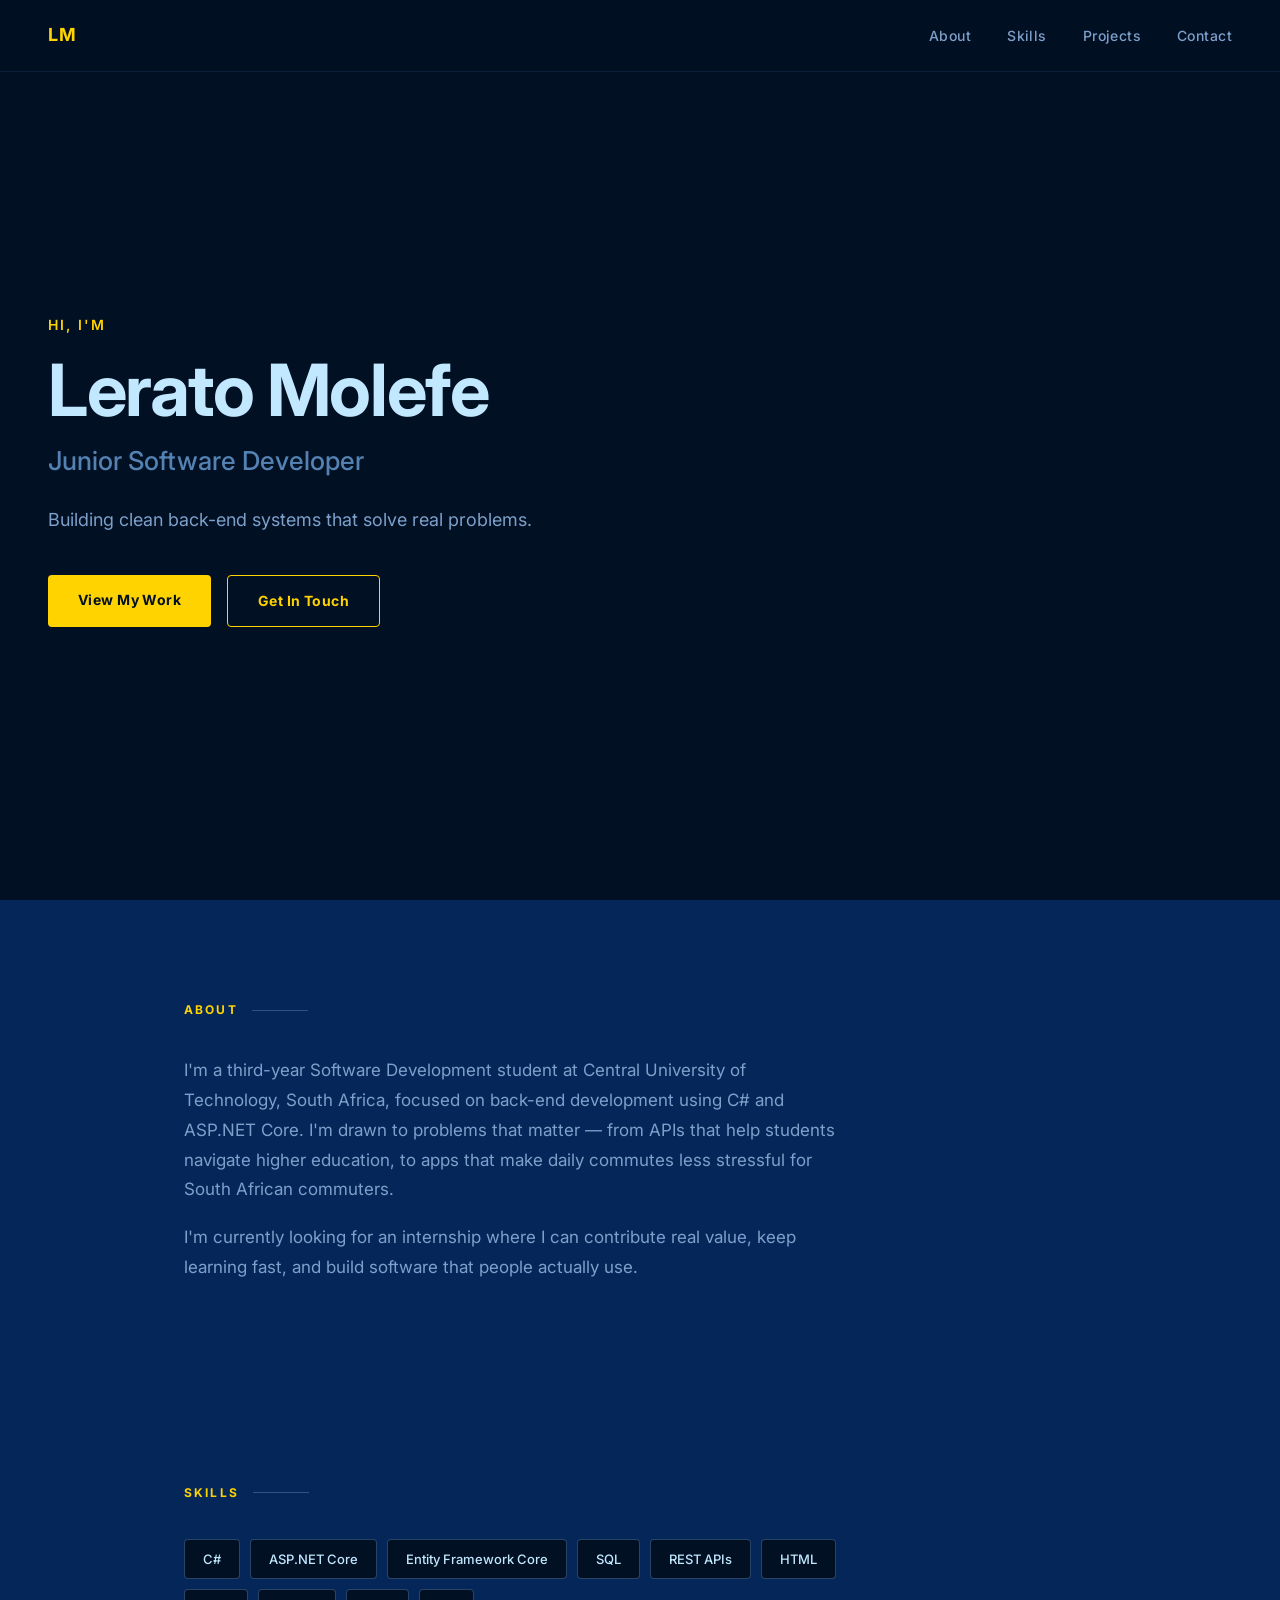
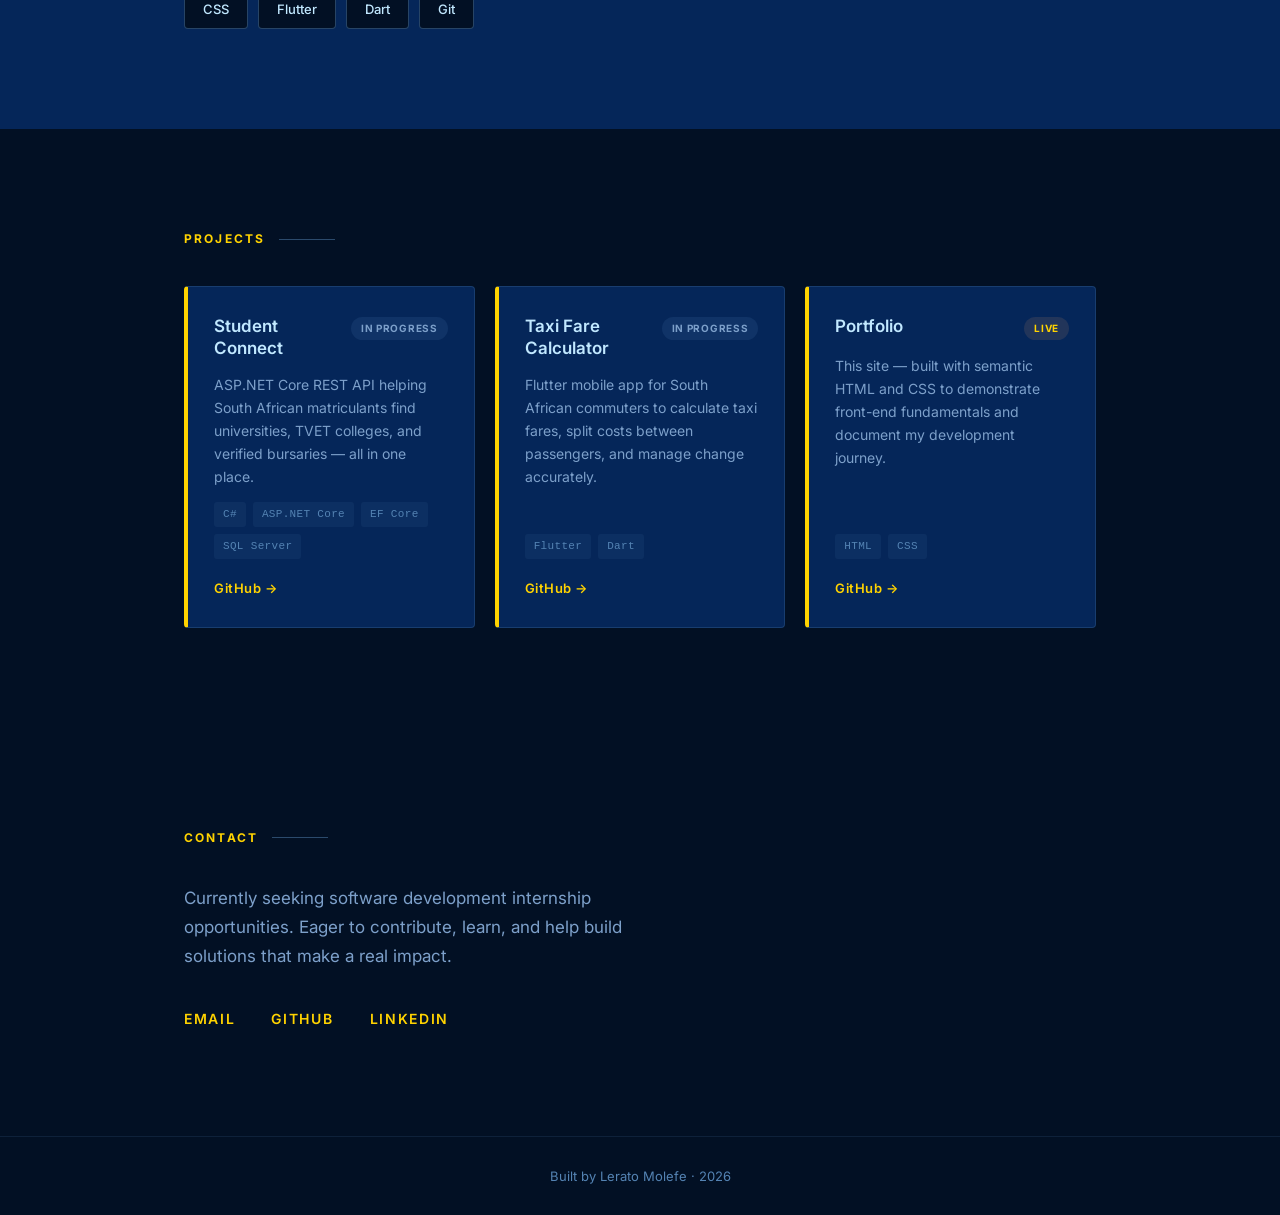
==== index.html @ c955613f "Rename Index.html to index.html" ====
<!DOCTYPE html>
<html lang="en">
<head>
  <meta charset="UTF-8">
  <meta name="viewport" content="width=device-width, initial-scale=1.0">
  <title>Lerato Molefe — Junior Software Developer</title>
  <meta name="description" content="Junior back-end developer based in South Africa. C# · ASP.NET Core · SQL · Flutter.">
  <link rel="preconnect" href="https://fonts.googleapis.com">
  <link rel="preconnect" href="https://fonts.gstatic.com" crossorigin>
  <link href="https://fonts.googleapis.com/css2?family=Inter:wght@400;500;600;700&display=swap" rel="stylesheet">
  <link rel="stylesheet" href="Index.css">
</head>
<body>

  <!-- ========== NAV ========== -->
  <nav>
    <div class="nav-logo">LM</div>
    <ul class="nav-links">
      <li><a href="#about">About</a></li>
      <li><a href="#skills">Skills</a></li>
      <li><a href="#projects">Projects</a></li>
      <li><a href="#contact">Contact</a></li>
    </ul>
  </nav>

  <!-- ========== HERO ========== -->
  <section id="hero">
    <div class="hero-content">
      <span class="hero-greeting">Hi, I'm</span>
      <h1>Lerato Molefe</h1>
      <h2>Junior Software Developer</h2>
      <p>Building clean back-end systems that solve real problems.</p>
      <div class="hero-cta">
        <a href="#projects" class="btn-primary">View My Work</a>
        <a href="#contact" class="btn-secondary">Get In Touch</a>
      </div>
    </div>
  </section>

  <!-- ========== ABOUT ========== -->
  <section id="about">
    <div class="container">
      <h3 class="section-label">About</h3>
      <div class="about-content">
        <p>
          I'm a third-year Software Development student at Central University of Technology, South Africa,
          focused on back-end development using C# and ASP.NET Core. I'm drawn to problems
          that matter — from APIs that help students navigate higher education, to apps that
          make daily commutes less stressful for South African commuters.
        </p>
        <p>
          I'm currently looking for an internship where I can contribute real value, keep
          learning fast, and build software that people actually use.
        </p>
      </div>
    </div>
  </section>

  <!-- ========== SKILLS ========== -->
  <section id="skills">
    <div class="container">
      <h3 class="section-label">Skills</h3>
      <div class="skills-grid">
        <div class="skill-badge">C#</div>
        <div class="skill-badge">ASP.NET Core</div>
        <div class="skill-badge">Entity Framework Core</div>
        <div class="skill-badge">SQL</div>
        <div class="skill-badge">REST APIs</div>
        <div class="skill-badge">HTML</div>
        <div class="skill-badge">CSS</div>
        <div class="skill-badge">Flutter</div>
        <div class="skill-badge">Dart</div>
        <div class="skill-badge">Git</div>
      </div>
    </div>
  </section>

  <!-- ========== PROJECTS ========== -->
  <section id="projects">
    <div class="container">
      <h3 class="section-label">Projects</h3>
      <div class="projects-grid">

        <div class="project-card">
          <div class="project-header">
            <h4>Student Connect</h4>
            <span class="project-status">In Progress</span>
          </div>
          <p>ASP.NET Core REST API helping South African matriculants find universities, TVET colleges, and verified bursaries — all in one place.</p>
          <div class="project-tags">
            <span>C#</span>
            <span>ASP.NET Core</span>
            <span>EF Core</span>
            <span>SQL Server</span>
          </div>
          <div class="project-links">
            <a href="https://github.com/Leratogladys/student-connect-api" target="_blank" rel="noopener">GitHub →</a>
          </div>
        </div>

        <div class="project-card">
          <div class="project-header">
            <h4>Taxi Fare Calculator</h4>
            <span class="project-status">In Progress</span>
          </div>
          <p>Flutter mobile app for South African commuters to calculate taxi fares, split costs between passengers, and manage change accurately.</p>
          <div class="project-tags">
            <span>Flutter</span>
            <span>Dart</span>
          </div>
          <div class="project-links">
            <a href="https://github.com/Leratogladys/taxi-fare-calculator" target="_blank" rel="noopener">GitHub →</a>
          </div>
        </div>

        <div class="project-card">
          <div class="project-header">
            <h4>Portfolio</h4>
            <span class="project-status live">Live</span>
          </div>
          <p>This site — built with semantic HTML and CSS to demonstrate front-end fundamentals and document my development journey.</p>
          <div class="project-tags">
            <span>HTML</span>
            <span>CSS</span>
          </div>
          <div class="project-links">
            <a href="https://github.com/Leratogladys/Portfolio" target="_blank" rel="noopener">GitHub →</a>
          </div>
        </div>

      </div>
    </div>
  </section>

  <!-- ========== CONTACT ========== -->
  <section id="contact">
    <div class="container">
      <h3 class="section-label">Contact</h3>
      <p>Currently seeking software development internship opportunities. Eager to contribute, learn, and help build solutions that make a real impact.</p>
      <div class="contact-links">
        <a href="mailto:molefelerato21@gmail.com">Email</a>
        <a href="https://github.com/Leratogladys" target="_blank" rel="noopener">GitHub</a>
        <a href="https://www.linkedin.com/in/lerato-molefe-7403891b7" target="_blank" rel="noopener">LinkedIn</a>
      </div>
    </div>
  </section>

  <!-- ========== FOOTER ========== -->
  <footer>
    <p>Built by Lerato Molefe &middot; 2026</p>
  </footer>

</body>
</html>
---- Index.css ----
/* ============================================================
   LERATO MOLEFE — PORTFOLIO
   Palette: Navy #021024 · Dark Blue #052659 · Mid #5483B3
            Light #7DA0CA · Pale #C1E8FF · Amber #F4A261
   Font: Inter
   ============================================================ */

:root {
  --navy:       #021024;
  --dark-blue:  #052659;
  --mid-blue:   #5483B3;
  --light-blue: #7DA0CA;
  --pale-blue:  #C1E8FF;
  --amber:      #FFD300;
  --font: 'Inter', -apple-system, BlinkMacSystemFont, sans-serif;
}

/* ============================================================
   RESET
   ============================================================ */
*, *::before, *::after {
  box-sizing: border-box;
  margin: 0;
  padding: 0;
}

html {
  scroll-behavior: smooth;
}

body {
  background-color: var(--navy);
  color: var(--light-blue);
  font-family: var(--font);
  font-size: 16px;
  line-height: 1.7;
  -webkit-font-smoothing: antialiased;
}

a {
  color: var(--amber);
  text-decoration: none;
  transition: opacity 0.2s;
}

a:hover {
  opacity: 0.75;
}

/* ============================================================
   LAYOUT
   ============================================================ */
.container {
  max-width: 960px;
  margin: 0 auto;
  padding: 0 24px;
}

/* ============================================================
   NAV
   ============================================================ */
nav {
  position: fixed;
  top: 0;
  left: 0;
  right: 0;
  z-index: 100;
  display: flex;
  align-items: center;
  justify-content: space-between;
  padding: 20px 48px;
  background: rgba(2, 16, 36, 0.92);
  backdrop-filter: blur(10px);
  border-bottom: 1px solid rgba(84, 131, 179, 0.15);
}

.nav-logo {
  font-weight: 700;
  font-size: 18px;
  color: var(--amber);
  letter-spacing: 0.06em;
}

.nav-links {
  list-style: none;
  display: flex;
  gap: 36px;
}

.nav-links a {
  color: var(--light-blue);
  font-size: 14px;
  font-weight: 500;
  letter-spacing: 0.03em;
  transition: color 0.2s;
}

.nav-links a:hover {
  color: var(--amber);
  opacity: 1;
}

/* ============================================================
   HERO
   ============================================================ */
#hero {
  min-height: 100vh;
  display: flex;
  align-items: center;
  padding: 120px 48px 80px;
}

.hero-content {
  max-width: 680px;
}

.hero-greeting {
  display: block;
  font-size: 14px;
  font-weight: 600;
  color: var(--amber);
  letter-spacing: 0.14em;
  text-transform: uppercase;
  margin-bottom: 14px;
}

.hero-content h1 {
  font-size: clamp(40px, 7vw, 72px);
  font-weight: 700;
  color: var(--pale-blue);
  line-height: 1.08;
  margin-bottom: 10px;
  letter-spacing: -0.02em;
}

.hero-content h2 {
  font-size: clamp(18px, 3vw, 26px);
  font-weight: 500;
  color: var(--mid-blue);
  margin-bottom: 22px;
}

.hero-content > p {
  font-size: 18px;
  color: var(--light-blue);
  max-width: 500px;
  margin-bottom: 40px;
  line-height: 1.65;
}

.hero-cta {
  display: flex;
  gap: 16px;
  flex-wrap: wrap;
}

.btn-primary {
  display: inline-block;
  padding: 13px 30px;
  background: var(--amber);
  color: var(--navy);
  font-weight: 700;
  font-size: 14px;
  letter-spacing: 0.03em;
  border-radius: 4px;
  transition: opacity 0.2s;
}

.btn-primary:hover {
  opacity: 0.85;
}

.btn-secondary {
  display: inline-block;
  padding: 13px 30px;
  background: transparent;
  color: var(--amber);
  font-weight: 700;
  font-size: 14px;
  letter-spacing: 0.03em;
  border: 1.5px solid var(--amber);
  border-radius: 4px;
  transition: background 0.2s;
}

.btn-secondary:hover {
  background: rgba(244, 162, 97, 0.08);
  opacity: 1;
}

/* ============================================================
   SECTION SHARED
   ============================================================ */
section {
  padding: 100px 48px;
}

#about,
#skills {
  background: var(--dark-blue);
}

#projects,
#contact {
  background: var(--navy);
}

.section-label {
  font-size: 12px;
  font-weight: 700;
  color: var(--amber);
  text-transform: uppercase;
  letter-spacing: 0.18em;
  margin-bottom: 36px;
  display: flex;
  align-items: center;
  gap: 14px;
}

.section-label::after {
  content: '';
  display: block;
  height: 1px;
  width: 56px;
  background: rgba(84, 131, 179, 0.5);
  flex-shrink: 0;
}

/* ============================================================
   ABOUT
   ============================================================ */
.about-content {
  max-width: 660px;
}

.about-content p {
  color: var(--light-blue);
  font-size: 17px;
  line-height: 1.75;
  margin-bottom: 18px;
}

.about-content p:last-child {
  margin-bottom: 0;
}

/* ============================================================
   SKILLS
   ============================================================ */
.skills-grid {
  display: flex;
  flex-wrap: wrap;
  gap: 10px;
  max-width: 660px;
}

.skill-badge {
  padding: 8px 18px;
  background: var(--navy);
  border: 1px solid rgba(84, 131, 179, 0.45);
  border-radius: 4px;
  color: var(--pale-blue);
  font-size: 13px;
  font-weight: 500;
  cursor: default;
  transition: border-color 0.2s, color 0.2s;
}

.skill-badge:hover {
  border-color: var(--amber);
  color: var(--amber);
}

/* ============================================================
   PROJECTS
   ============================================================ */
.projects-grid {
  display: grid;
  grid-template-columns: repeat(auto-fit, minmax(280px, 1fr));
  gap: 20px;
}

/* Signature element: amber left-border on every project card */
.project-card {
  background: var(--dark-blue);
  border: 1px solid rgba(84, 131, 179, 0.25);
  border-left: 4px solid var(--amber);
  border-radius: 4px;
  padding: 28px 26px;
  display: flex;
  flex-direction: column;
  gap: 14px;
  transition: transform 0.2s ease, box-shadow 0.2s ease;
}

.project-card:hover {
  transform: translateY(-5px);
  box-shadow: 0 12px 32px rgba(2, 16, 36, 0.5);
}

.project-header {
  display: flex;
  justify-content: space-between;
  align-items: flex-start;
  gap: 10px;
}

.project-header h4 {
  font-size: 17px;
  font-weight: 600;
  color: var(--pale-blue);
  line-height: 1.3;
}

.project-status {
  font-size: 10px;
  font-weight: 700;
  padding: 3px 10px;
  border-radius: 20px;
  background: rgba(84, 131, 179, 0.15);
  color: var(--light-blue);
  white-space: nowrap;
  text-transform: uppercase;
  letter-spacing: 0.07em;
  flex-shrink: 0;
  margin-top: 2px;
}

.project-status.live {
  background: rgba(244, 162, 97, 0.12);
  color: var(--amber);
}

.project-card p {
  font-size: 14px;
  color: var(--light-blue);
  line-height: 1.65;
  flex: 1;
}

.project-tags {
  display: flex;
  flex-wrap: wrap;
  gap: 7px;
}

.project-tags span {
  font-size: 11px;
  font-weight: 500;
  color: var(--mid-blue);
  background: rgba(84, 131, 179, 0.1);
  padding: 3px 9px;
  border-radius: 3px;
  font-family: 'Courier New', 'Courier', monospace;
  letter-spacing: 0.03em;
}

.project-links {
  display: flex;
  gap: 18px;
  padding-top: 4px;
}

.project-links a {
  font-size: 13px;
  font-weight: 600;
  color: var(--amber);
  letter-spacing: 0.04em;
}

.project-links a:hover {
  opacity: 0.75;
}

/* ============================================================
   CONTACT
   ============================================================ */
#contact .container > p {
  font-size: 17px;
  color: var(--light-blue);
  max-width: 500px;
  margin-bottom: 36px;
  line-height: 1.7;
}

.contact-links {
  display: flex;
  gap: 36px;
  flex-wrap: wrap;
}

.contact-links a {
  font-size: 14px;
  font-weight: 600;
  color: var(--amber);
  text-transform: uppercase;
  letter-spacing: 0.12em;
  padding-bottom: 4px;
  border-bottom: 1.5px solid transparent;
  transition: border-color 0.2s;
}

.contact-links a:hover {
  border-bottom-color: var(--amber);
  opacity: 1;
}

/* ============================================================
   FOOTER
   ============================================================ */
footer {
  text-align: center;
  padding: 28px 24px;
  font-size: 13px;
  color: var(--mid-blue);
  border-top: 1px solid rgba(84, 131, 179, 0.15);
}

/* ============================================================
   RESPONSIVE — TABLET
   ============================================================ */
@media (max-width: 768px) {
  nav {
    padding: 16px 24px;
  }

  .nav-links {
    gap: 22px;
  }

  #hero {
    padding: 110px 24px 72px;
    min-height: 100svh;
  }

  section {
    padding: 80px 24px;
  }

  .projects-grid {
    grid-template-columns: 1fr;
  }
}

/* ============================================================
   RESPONSIVE — MOBILE
   ============================================================ */
@media (max-width: 480px) {
  .nav-links {
    gap: 16px;
  }

  .nav-links a {
    font-size: 13px;
  }

  .hero-cta {
    flex-direction: column;
  }

  .btn-primary,
  .btn-secondary {
    text-align: center;
    width: 100%;
  }

  .contact-links {
    flex-direction: column;
    gap: 18px;
  }
}

/* ============================================================
   REDUCED MOTION
   ============================================================ */
@media (prefers-reduced-motion: reduce) {
  html {
    scroll-behavior: auto;
  }

  .project-card,
  .skill-badge,
  .nav-links a,
  a {
    transition: none;
  }
}
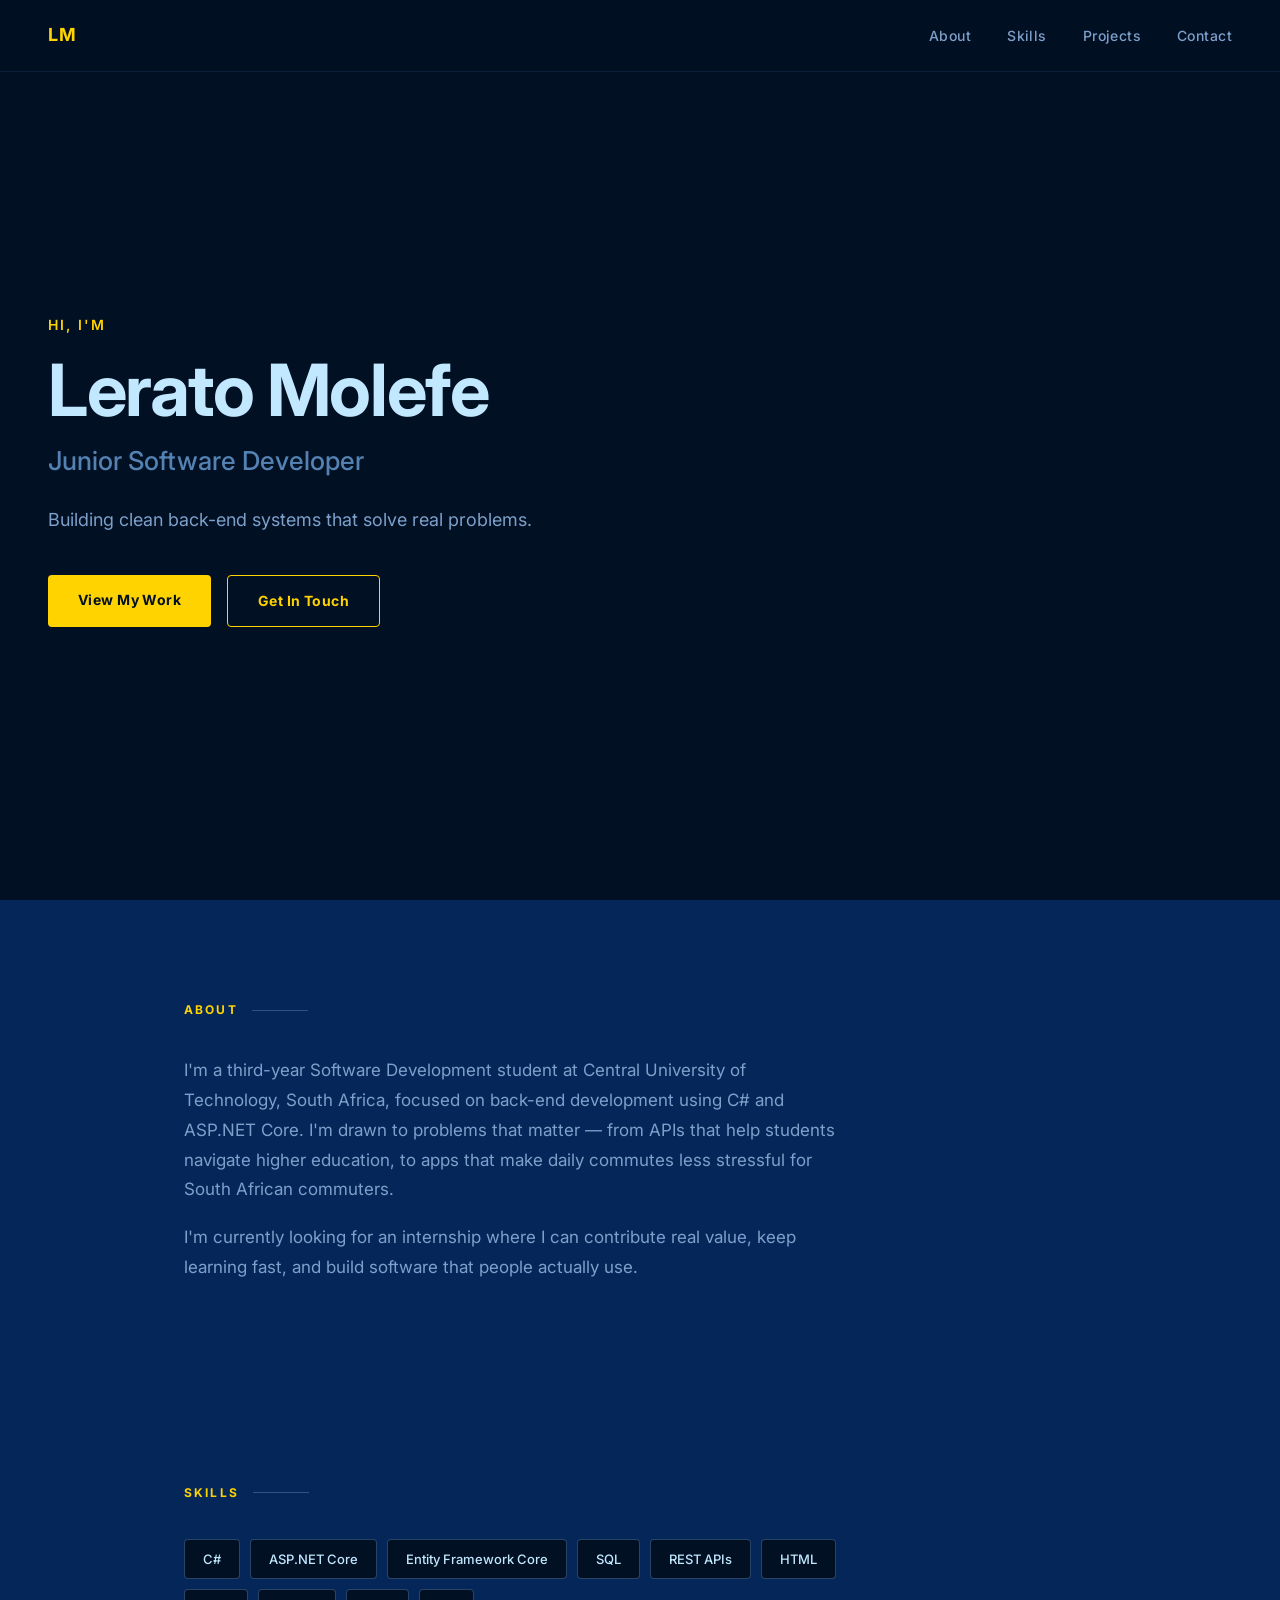
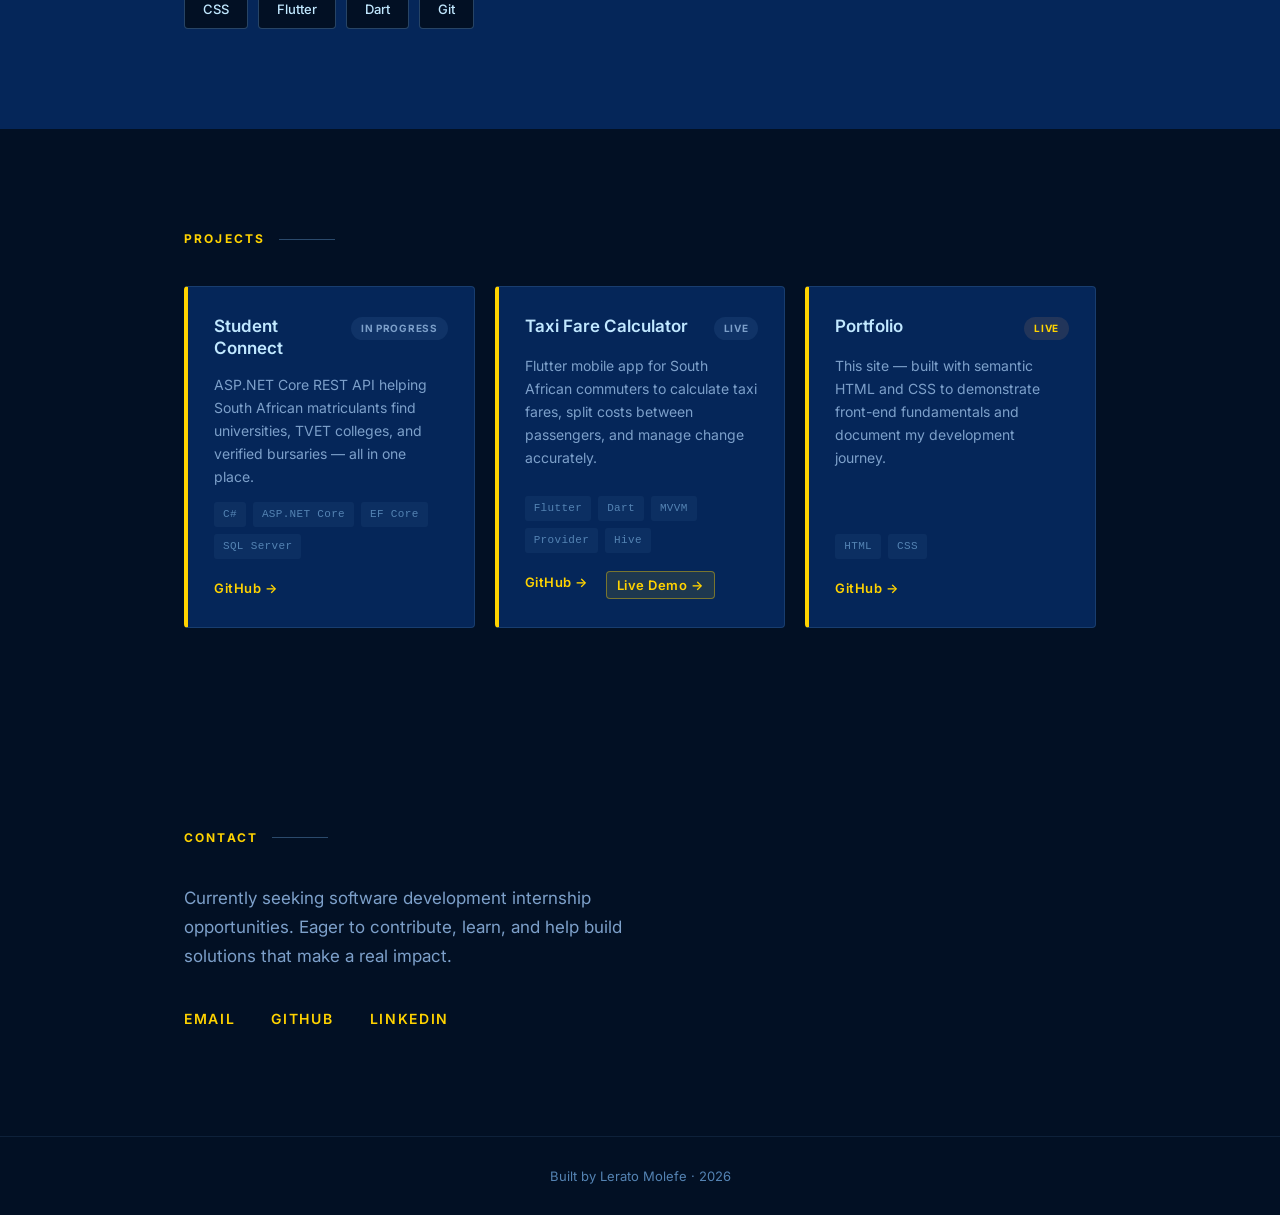
==== commit c1c6d90a: "feat: add live demo link to Taxi Fare Calculator card" ====
--- a/index.html
+++ b/index.html
@@ -1,15 +1,18 @@
 <!DOCTYPE html>
 <html lang="en">
+
 <head>
   <meta charset="UTF-8">
   <meta name="viewport" content="width=device-width, initial-scale=1.0">
   <title>Lerato Molefe — Junior Software Developer</title>
-  <meta name="description" content="Junior back-end developer based in South Africa. C# · ASP.NET Core · SQL · Flutter.">
+  <meta name="description"
+    content="Junior back-end developer based in South Africa. C# · ASP.NET Core · SQL · Flutter.">
   <link rel="preconnect" href="https://fonts.googleapis.com">
   <link rel="preconnect" href="https://fonts.gstatic.com" crossorigin>
   <link href="https://fonts.googleapis.com/css2?family=Inter:wght@400;500;600;700&display=swap" rel="stylesheet">
-  <link rel="stylesheet" href="Index.css">
+  <link rel="stylesheet" href="style.css">
 </head>
+
 <body>
 
   <!-- ========== NAV ========== -->
@@ -86,7 +89,8 @@
             <h4>Student Connect</h4>
             <span class="project-status">In Progress</span>
           </div>
-          <p>ASP.NET Core REST API helping South African matriculants find universities, TVET colleges, and verified bursaries — all in one place.</p>
+          <p>ASP.NET Core REST API helping South African matriculants find universities, TVET colleges, and verified
+            bursaries — all in one place.</p>
           <div class="project-tags">
             <span>C#</span>
             <span>ASP.NET Core</span>
@@ -101,15 +105,21 @@
         <div class="project-card">
           <div class="project-header">
             <h4>Taxi Fare Calculator</h4>
-            <span class="project-status">In Progress</span>
+            <span class="project-status">Live</span>
           </div>
-          <p>Flutter mobile app for South African commuters to calculate taxi fares, split costs between passengers, and manage change accurately.</p>
+          <p>Flutter mobile app for South African commuters to calculate taxi fares, split costs between passengers, and
+            manage change accurately.</p>
           <div class="project-tags">
             <span>Flutter</span>
             <span>Dart</span>
+            <span>MVVM</span>
+            <span>Provider</span>
+            <span>Hive</span>
           </div>
           <div class="project-links">
-            <a href="https://github.com/Leratogladys/taxi-fare-calculator" target="_blank" rel="noopener">GitHub →</a>
+            <a href="https://github.com/Leratogladys/taxi_fare_app" target="_blank" rel="noopener">GitHub →</a>
+            <a href="https://leratogladys.github.io/taxi_fare_app/" target="_blank" rel="noopener"
+              class="demo-link">Live Demo →</a>
           </div>
         </div>
 
@@ -118,7 +128,8 @@
             <h4>Portfolio</h4>
             <span class="project-status live">Live</span>
           </div>
-          <p>This site — built with semantic HTML and CSS to demonstrate front-end fundamentals and document my development journey.</p>
+          <p>This site — built with semantic HTML and CSS to demonstrate front-end fundamentals and document my
+            development journey.</p>
           <div class="project-tags">
             <span>HTML</span>
             <span>CSS</span>
@@ -136,7 +147,8 @@
   <section id="contact">
     <div class="container">
       <h3 class="section-label">Contact</h3>
-      <p>Currently seeking software development internship opportunities. Eager to contribute, learn, and help build solutions that make a real impact.</p>
+      <p>Currently seeking software development internship opportunities. Eager to contribute, learn, and help build
+        solutions that make a real impact.</p>
       <div class="contact-links">
         <a href="mailto:molefelerato21@gmail.com">Email</a>
         <a href="https://github.com/Leratogladys" target="_blank" rel="noopener">GitHub</a>
@@ -151,4 +163,5 @@
   </footer>
 
 </body>
-</html>
+
+</html>
--- a/style.css
+++ b/style.css
@@ -0,0 +1,503 @@
+/* ============================================================
+   LERATO MOLEFE — PORTFOLIO
+   Palette: Navy #021024 · Dark Blue #052659 · Mid #5483B3
+            Light #7DA0CA · Pale #C1E8FF · Amber #F4A261
+   Font: Inter
+   ============================================================ */
+
+:root {
+  --navy:       #021024;
+  --dark-blue:  #052659;
+  --mid-blue:   #5483B3;
+  --light-blue: #7DA0CA;
+  --pale-blue:  #C1E8FF;
+  --amber:      #FFD300;
+  --font: 'Inter', -apple-system, BlinkMacSystemFont, sans-serif;
+}
+
+/* ============================================================
+   RESET
+   ============================================================ */
+*, *::before, *::after {
+  box-sizing: border-box;
+  margin: 0;
+  padding: 0;
+}
+
+html {
+  scroll-behavior: smooth;
+}
+
+body {
+  background-color: var(--navy);
+  color: var(--light-blue);
+  font-family: var(--font);
+  font-size: 16px;
+  line-height: 1.7;
+  -webkit-font-smoothing: antialiased;
+}
+
+a {
+  color: var(--amber);
+  text-decoration: none;
+  transition: opacity 0.2s;
+}
+
+a:hover {
+  opacity: 0.75;
+}
+
+/* ============================================================
+   LAYOUT
+   ============================================================ */
+.container {
+  max-width: 960px;
+  margin: 0 auto;
+  padding: 0 24px;
+}
+
+/* ============================================================
+   NAV
+   ============================================================ */
+nav {
+  position: fixed;
+  top: 0;
+  left: 0;
+  right: 0;
+  z-index: 100;
+  display: flex;
+  align-items: center;
+  justify-content: space-between;
+  padding: 20px 48px;
+  background: rgba(2, 16, 36, 0.92);
+  -webkit-backdrop-filter: blur(10px);
+  backdrop-filter: blur(10px);
+  border-bottom: 1px solid rgba(84, 131, 179, 0.15);
+}
+
+.nav-logo {
+  font-weight: 700;
+  font-size: 18px;
+  color: var(--amber);
+  letter-spacing: 0.06em;
+}
+
+.nav-links {
+  list-style: none;
+  display: flex;
+  gap: 36px;
+}
+
+.nav-links a {
+  color: var(--light-blue);
+  font-size: 14px;
+  font-weight: 500;
+  letter-spacing: 0.03em;
+  transition: color 0.2s;
+}
+
+.nav-links a:hover {
+  color: var(--amber);
+  opacity: 1;
+}
+
+/* ============================================================
+   HERO
+   ============================================================ */
+#hero {
+  min-height: 100vh;
+  display: flex;
+  align-items: center;
+  padding: 120px 48px 80px;
+}
+
+.hero-content {
+  max-width: 680px;
+}
+
+.hero-greeting {
+  display: block;
+  font-size: 14px;
+  font-weight: 600;
+  color: var(--amber);
+  letter-spacing: 0.14em;
+  text-transform: uppercase;
+  margin-bottom: 14px;
+}
+
+.hero-content h1 {
+  font-size: clamp(40px, 7vw, 72px);
+  font-weight: 700;
+  color: var(--pale-blue);
+  line-height: 1.08;
+  margin-bottom: 10px;
+  letter-spacing: -0.02em;
+}
+
+.hero-content h2 {
+  font-size: clamp(18px, 3vw, 26px);
+  font-weight: 500;
+  color: var(--mid-blue);
+  margin-bottom: 22px;
+}
+
+.hero-content > p {
+  font-size: 18px;
+  color: var(--light-blue);
+  max-width: 500px;
+  margin-bottom: 40px;
+  line-height: 1.65;
+}
+
+.hero-cta {
+  display: flex;
+  gap: 16px;
+  flex-wrap: wrap;
+}
+
+.btn-primary {
+  display: inline-block;
+  padding: 13px 30px;
+  background: var(--amber);
+  color: var(--navy);
+  font-weight: 700;
+  font-size: 14px;
+  letter-spacing: 0.03em;
+  border-radius: 4px;
+  transition: opacity 0.2s;
+}
+
+.btn-primary:hover {
+  opacity: 0.85;
+}
+
+.btn-secondary {
+  display: inline-block;
+  padding: 13px 30px;
+  background: transparent;
+  color: var(--amber);
+  font-weight: 700;
+  font-size: 14px;
+  letter-spacing: 0.03em;
+  border: 1.5px solid var(--amber);
+  border-radius: 4px;
+  transition: background 0.2s;
+}
+
+.btn-secondary:hover {
+  background: rgba(244, 162, 97, 0.08);
+  opacity: 1;
+}
+
+/* ============================================================
+   SECTION SHARED
+   ============================================================ */
+section {
+  padding: 100px 48px;
+}
+
+#about,
+#skills {
+  background: var(--dark-blue);
+}
+
+#projects,
+#contact {
+  background: var(--navy);
+}
+
+.section-label {
+  font-size: 12px;
+  font-weight: 700;
+  color: var(--amber);
+  text-transform: uppercase;
+  letter-spacing: 0.18em;
+  margin-bottom: 36px;
+  display: flex;
+  align-items: center;
+  gap: 14px;
+}
+
+.section-label::after {
+  content: '';
+  display: block;
+  height: 1px;
+  width: 56px;
+  background: rgba(84, 131, 179, 0.5);
+  flex-shrink: 0;
+}
+
+/* ============================================================
+   ABOUT
+   ============================================================ */
+.about-content {
+  max-width: 660px;
+}
+
+.about-content p {
+  color: var(--light-blue);
+  font-size: 17px;
+  line-height: 1.75;
+  margin-bottom: 18px;
+}
+
+.about-content p:last-child {
+  margin-bottom: 0;
+}
+
+/* ============================================================
+   SKILLS
+   ============================================================ */
+.skills-grid {
+  display: flex;
+  flex-wrap: wrap;
+  gap: 10px;
+  max-width: 660px;
+}
+
+.skill-badge {
+  padding: 8px 18px;
+  background: var(--navy);
+  border: 1px solid rgba(84, 131, 179, 0.45);
+  border-radius: 4px;
+  color: var(--pale-blue);
+  font-size: 13px;
+  font-weight: 500;
+  cursor: default;
+  transition: border-color 0.2s, color 0.2s;
+}
+
+.skill-badge:hover {
+  border-color: var(--amber);
+  color: var(--amber);
+}
+
+/* ============================================================
+   PROJECTS
+   ============================================================ */
+.projects-grid {
+  display: grid;
+  grid-template-columns: repeat(auto-fit, minmax(280px, 1fr));
+  gap: 20px;
+}
+
+/* Signature element: amber left-border on every project card */
+.project-card {
+  background: var(--dark-blue);
+  border: 1px solid rgba(84, 131, 179, 0.25);
+  border-left: 4px solid var(--amber);
+  border-radius: 4px;
+  padding: 28px 26px;
+  display: flex;
+  flex-direction: column;
+  gap: 14px;
+  transition: transform 0.2s ease, box-shadow 0.2s ease;
+}
+
+.project-card:hover {
+  transform: translateY(-5px);
+  box-shadow: 0 12px 32px rgba(2, 16, 36, 0.5);
+}
+
+.project-header {
+  display: flex;
+  justify-content: space-between;
+  align-items: flex-start;
+  gap: 10px;
+}
+
+.project-header h4 {
+  font-size: 17px;
+  font-weight: 600;
+  color: var(--pale-blue);
+  line-height: 1.3;
+}
+
+.project-status {
+  font-size: 10px;
+  font-weight: 700;
+  padding: 3px 10px;
+  border-radius: 20px;
+  background: rgba(84, 131, 179, 0.15);
+  color: var(--light-blue);
+  white-space: nowrap;
+  text-transform: uppercase;
+  letter-spacing: 0.07em;
+  flex-shrink: 0;
+  margin-top: 2px;
+}
+
+.project-status.live {
+  background: rgba(244, 162, 97, 0.12);
+  color: var(--amber);
+}
+
+.project-card p {
+  font-size: 14px;
+  color: var(--light-blue);
+  line-height: 1.65;
+  flex: 1;
+}
+
+.project-tags {
+  display: flex;
+  flex-wrap: wrap;
+  gap: 7px;
+}
+
+.project-tags span {
+  font-size: 11px;
+  font-weight: 500;
+  color: var(--mid-blue);
+  background: rgba(84, 131, 179, 0.1);
+  padding: 3px 9px;
+  border-radius: 3px;
+  font-family: 'Courier New', 'Courier', monospace;
+  letter-spacing: 0.03em;
+}
+
+.project-links {
+  display: flex;
+  gap: 18px;
+  padding-top: 4px;
+}
+
+.project-links a {
+  font-size: 13px;
+  font-weight: 600;
+  color: var(--amber);
+  letter-spacing: 0.04em;
+}
+
+.project-links a:hover {
+  opacity: 0.75;
+}
+/* ============================================================
+   DEMO
+   ============================================================ */
+.demo-link {
+  background: rgba(255, 211, 0, 0.1);
+  border: 1px solid rgba(255, 211, 0, 0.4);
+  border-radius: 4px;
+  padding: 2px 10px;
+  transition: background 0.2s;
+}
+
+.demo-link:hover {
+  background: rgba(255, 211, 0, 0.18);
+  opacity: 1;
+}
+
+/* ============================================================
+   CONTACT
+   ============================================================ */
+#contact .container > p {
+  font-size: 17px;
+  color: var(--light-blue);
+  max-width: 500px;
+  margin-bottom: 36px;
+  line-height: 1.7;
+}
+
+.contact-links {
+  display: flex;
+  gap: 36px;
+  flex-wrap: wrap;
+}
+
+.contact-links a {
+  font-size: 14px;
+  font-weight: 600;
+  color: var(--amber);
+  text-transform: uppercase;
+  letter-spacing: 0.12em;
+  padding-bottom: 4px;
+  border-bottom: 1.5px solid transparent;
+  transition: border-color 0.2s;
+}
+
+.contact-links a:hover {
+  border-bottom-color: var(--amber);
+  opacity: 1;
+}
+
+/* ============================================================
+   FOOTER
+   ============================================================ */
+footer {
+  text-align: center;
+  padding: 28px 24px;
+  font-size: 13px;
+  color: var(--mid-blue);
+  border-top: 1px solid rgba(84, 131, 179, 0.15);
+}
+
+/* ============================================================
+   RESPONSIVE — TABLET
+   ============================================================ */
+@media (max-width: 768px) {
+  nav {
+    padding: 16px 24px;
+  }
+
+  .nav-links {
+    gap: 22px;
+  }
+
+  #hero {
+    padding: 110px 24px 72px;
+    min-height: 100svh;
+  }
+
+  section {
+    padding: 80px 24px;
+  }
+
+  .projects-grid {
+    grid-template-columns: 1fr;
+  }
+}
+
+/* ============================================================
+   RESPONSIVE — MOBILE
+   ============================================================ */
+@media (max-width: 480px) {
+  .nav-links {
+    gap: 16px;
+  }
+
+  .nav-links a {
+    font-size: 13px;
+  }
+
+  .hero-cta {
+    flex-direction: column;
+  }
+
+  .btn-primary,
+  .btn-secondary {
+    text-align: center;
+    width: 100%;
+  }
+
+  .contact-links {
+    flex-direction: column;
+    gap: 18px;
+  }
+}
+
+/* ============================================================
+   REDUCED MOTION
+   ============================================================ */
+@media (prefers-reduced-motion: reduce) {
+  html {
+    scroll-behavior: auto;
+  }
+
+  .project-card,
+  .skill-badge,
+  .nav-links a,
+  a {
+    transition: none;
+  }
+}
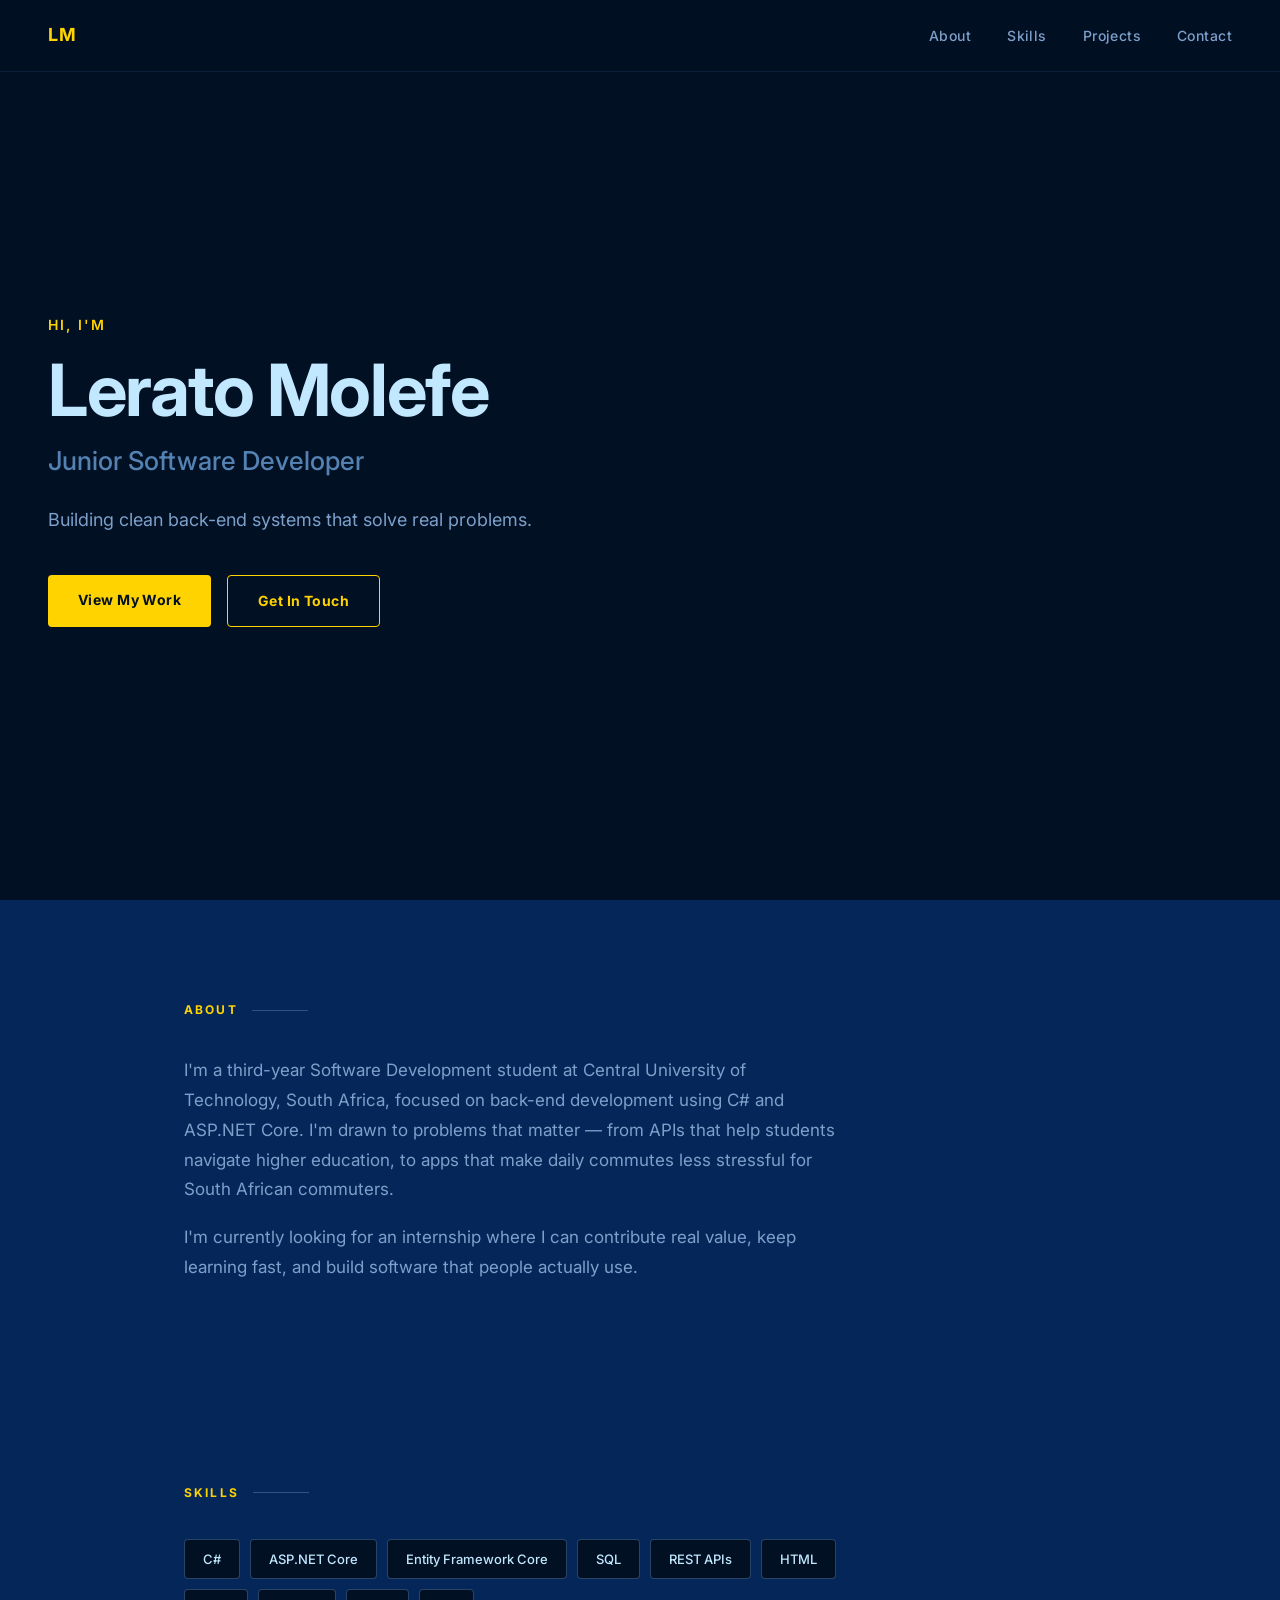
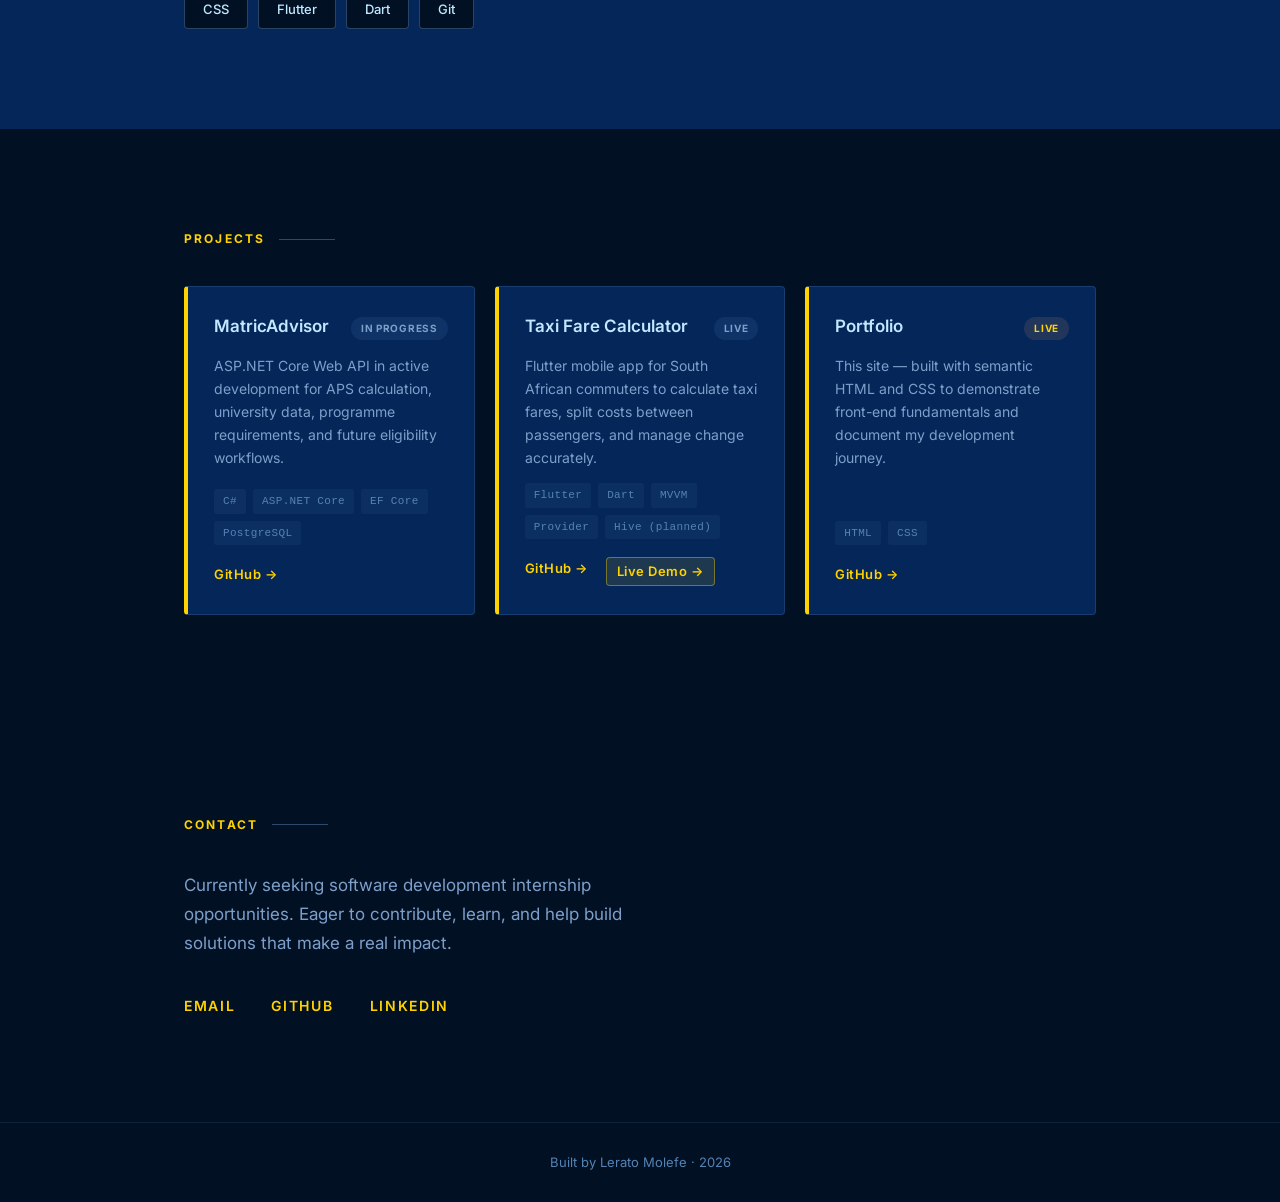
==== commit 5cf15785: "fix: align portfolio project claims with current repositories" ====
--- a/index.html
+++ b/index.html
@@ -4,9 +4,9 @@
 <head>
   <meta charset="UTF-8">
   <meta name="viewport" content="width=device-width, initial-scale=1.0">
-  <title>Lerato Molefe — Junior Software Developer</title>
+  <title>Lerato Molefe — Junior Backend Software Developer</title>
   <meta name="description"
-    content="Junior back-end developer based in South Africa. C# · ASP.NET Core · SQL · Flutter.">
+    content="Junior backend software developer based in South Africa. C# · .NET · ASP.NET Core · EF Core · PostgreSQL · REST APIs.">
   <link rel="preconnect" href="https://fonts.googleapis.com">
   <link rel="preconnect" href="https://fonts.gstatic.com" crossorigin>
   <link href="https://fonts.googleapis.com/css2?family=Inter:wght@400;500;600;700&display=swap" rel="stylesheet">
@@ -86,19 +86,18 @@
 
         <div class="project-card">
           <div class="project-header">
-            <h4>Student Connect</h4>
+            <h4>MatricAdvisor</h4>
             <span class="project-status">In Progress</span>
           </div>
-          <p>ASP.NET Core REST API helping South African matriculants find universities, TVET colleges, and verified
-            bursaries — all in one place.</p>
+          <p>ASP.NET Core Web API in active development for APS calculation, university data, programme requirements, and future eligibility workflows.</p>
           <div class="project-tags">
             <span>C#</span>
             <span>ASP.NET Core</span>
             <span>EF Core</span>
-            <span>SQL Server</span>
+            <span>PostgreSQL</span>
           </div>
           <div class="project-links">
-            <a href="https://github.com/Leratogladys/student-connect-api" target="_blank" rel="noopener">GitHub →</a>
+            <a href="https://github.com/Leratogladys/MatricAdvisor" target="_blank" rel="noopener">GitHub →</a>
           </div>
         </div>
 
@@ -114,7 +113,7 @@
             <span>Dart</span>
             <span>MVVM</span>
             <span>Provider</span>
-            <span>Hive</span>
+            <span>Hive (planned)</span>
           </div>
           <div class="project-links">
             <a href="https://github.com/Leratogladys/taxi_fare_app" target="_blank" rel="noopener">GitHub →</a>
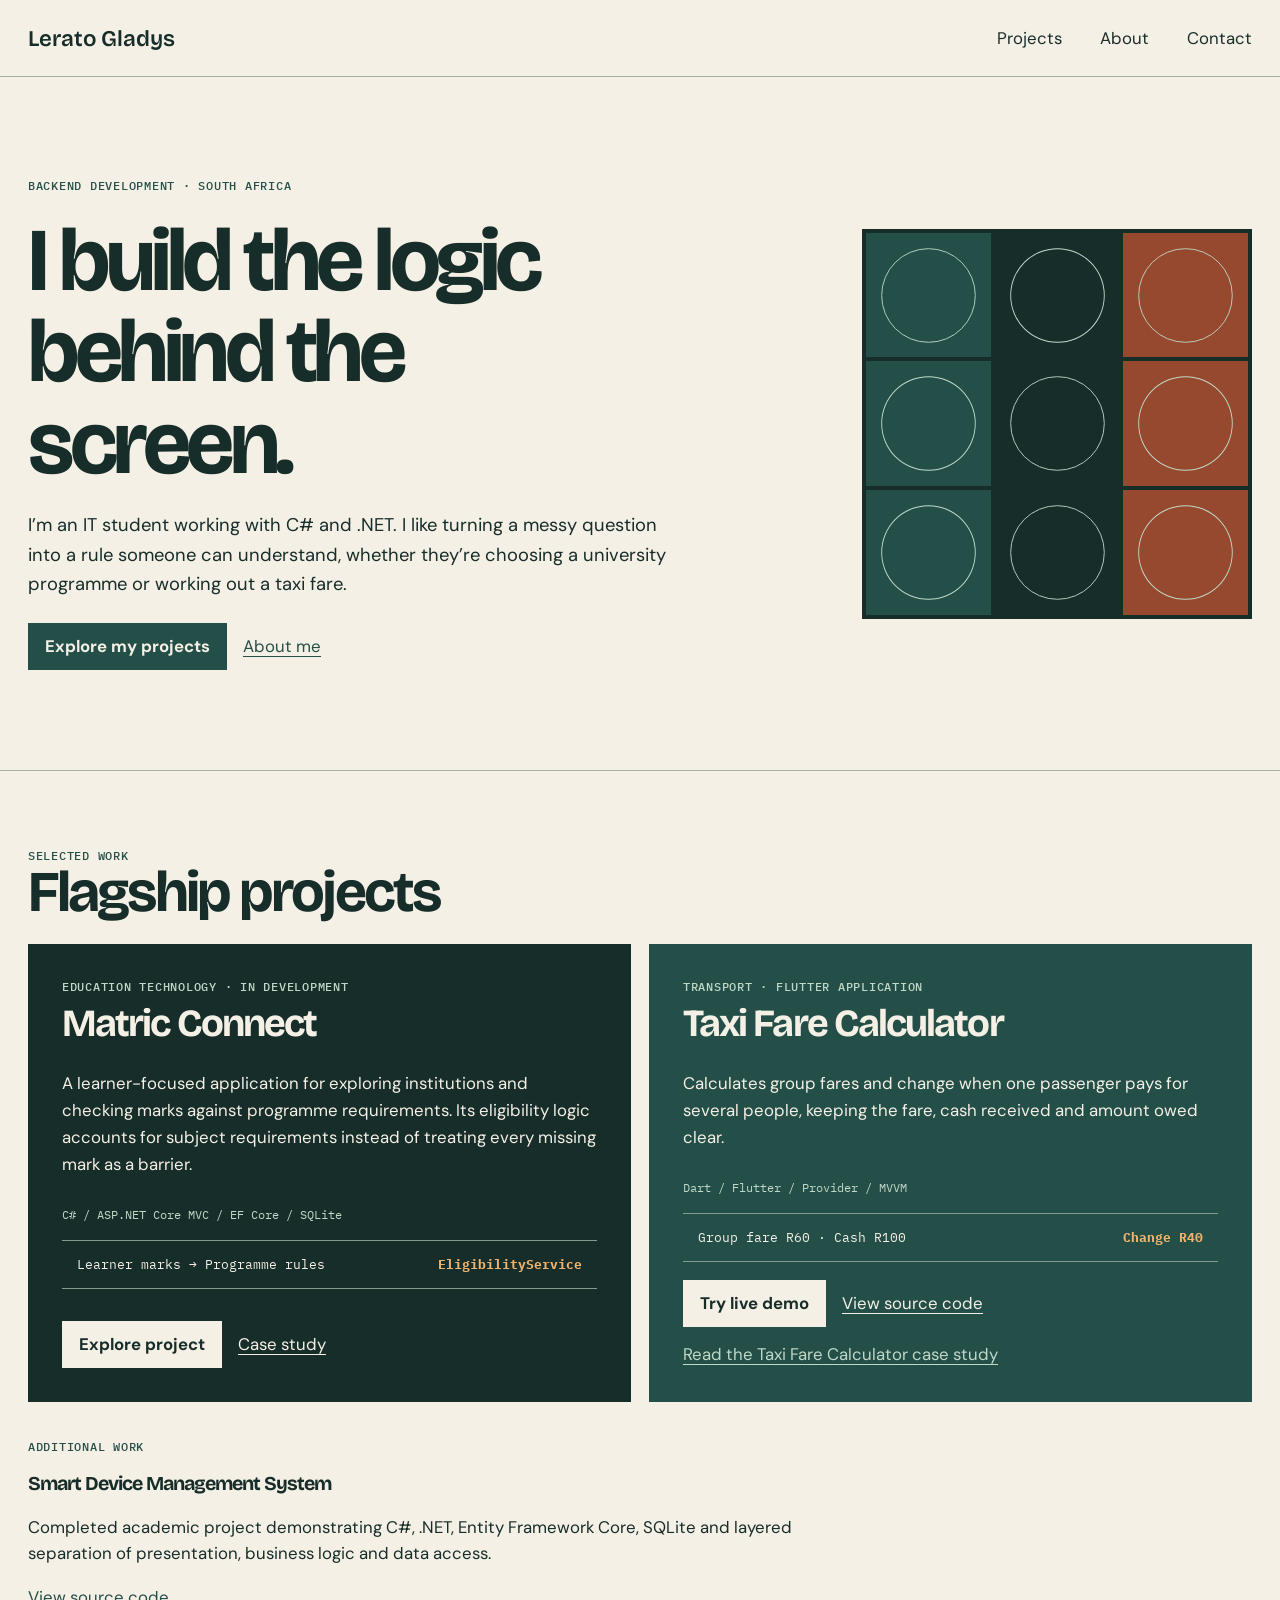
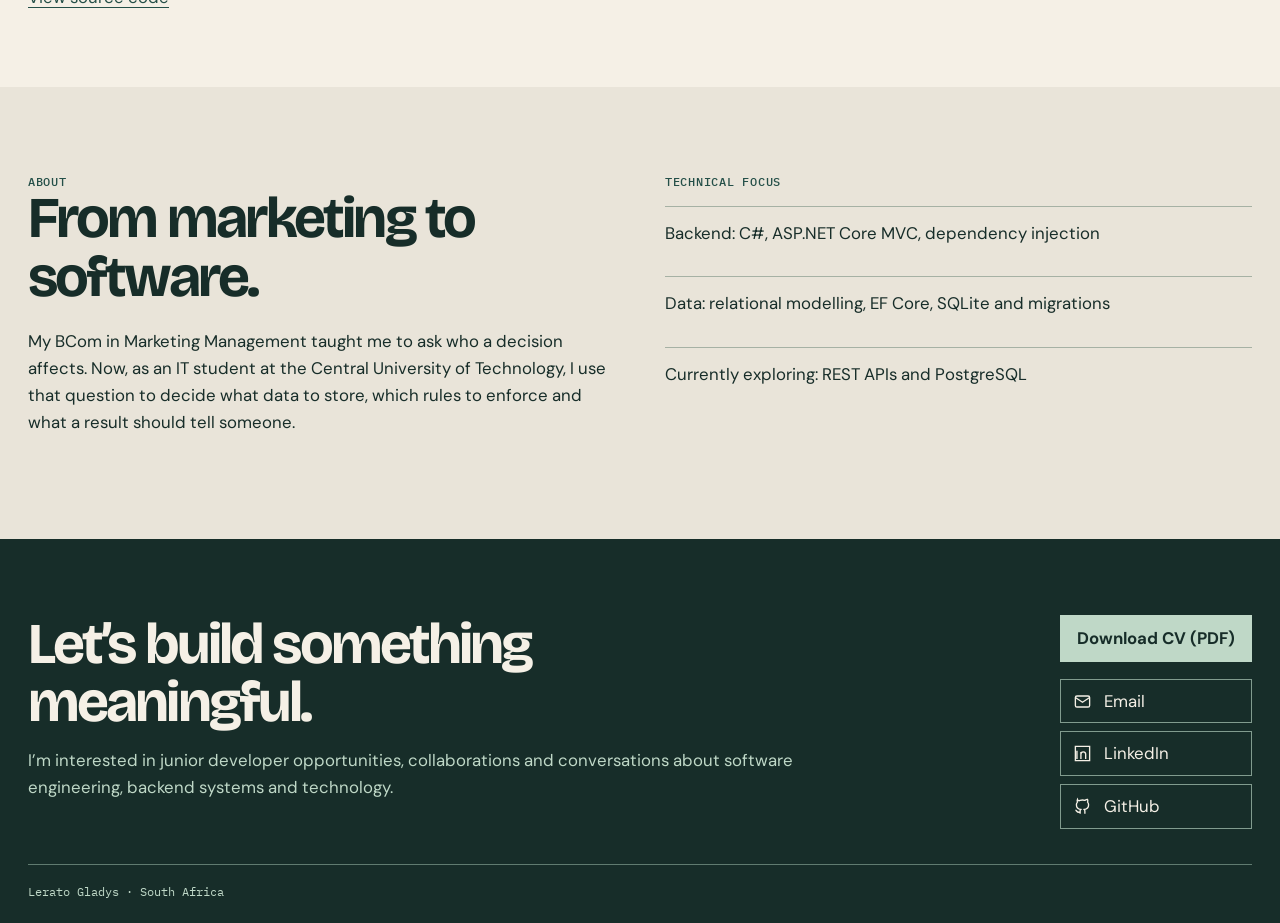
==== commit 7d91731a: "Refine portfolio homepage and restore project case-study navigation" ====
--- a/index.html
+++ b/index.html
@@ -1,166 +1,9 @@
-<!DOCTYPE html>
-<html lang="en">
-
-<head>
-  <meta charset="UTF-8">
-  <meta name="viewport" content="width=device-width, initial-scale=1.0">
-  <title>Lerato Molefe — Junior Backend Software Developer</title>
-  <meta name="description"
-    content="Junior backend software developer based in South Africa. C# · .NET · ASP.NET Core · EF Core · PostgreSQL · REST APIs.">
-  <link rel="preconnect" href="https://fonts.googleapis.com">
-  <link rel="preconnect" href="https://fonts.gstatic.com" crossorigin>
-  <link href="https://fonts.googleapis.com/css2?family=Inter:wght@400;500;600;700&display=swap" rel="stylesheet">
-  <link rel="stylesheet" href="style.css">
-</head>
-
-<body>
-
-  <!-- ========== NAV ========== -->
-  <nav>
-    <div class="nav-logo">LM</div>
-    <ul class="nav-links">
-      <li><a href="#about">About</a></li>
-      <li><a href="#skills">Skills</a></li>
-      <li><a href="#projects">Projects</a></li>
-      <li><a href="#contact">Contact</a></li>
-    </ul>
-  </nav>
-
-  <!-- ========== HERO ========== -->
-  <section id="hero">
-    <div class="hero-content">
-      <span class="hero-greeting">Hi, I'm</span>
-      <h1>Lerato Molefe</h1>
-      <h2>Junior Software Developer</h2>
-      <p>Building clean back-end systems that solve real problems.</p>
-      <div class="hero-cta">
-        <a href="#projects" class="btn-primary">View My Work</a>
-        <a href="#contact" class="btn-secondary">Get In Touch</a>
-      </div>
-    </div>
-  </section>
-
-  <!-- ========== ABOUT ========== -->
-  <section id="about">
-    <div class="container">
-      <h3 class="section-label">About</h3>
-      <div class="about-content">
-        <p>
-          I'm a third-year Software Development student at Central University of Technology, South Africa,
-          focused on back-end development using C# and ASP.NET Core. I'm drawn to problems
-          that matter — from APIs that help students navigate higher education, to apps that
-          make daily commutes less stressful for South African commuters.
-        </p>
-        <p>
-          I'm currently looking for an internship where I can contribute real value, keep
-          learning fast, and build software that people actually use.
-        </p>
-      </div>
-    </div>
-  </section>
-
-  <!-- ========== SKILLS ========== -->
-  <section id="skills">
-    <div class="container">
-      <h3 class="section-label">Skills</h3>
-      <div class="skills-grid">
-        <div class="skill-badge">C#</div>
-        <div class="skill-badge">ASP.NET Core</div>
-        <div class="skill-badge">Entity Framework Core</div>
-        <div class="skill-badge">SQL</div>
-        <div class="skill-badge">REST APIs</div>
-        <div class="skill-badge">HTML</div>
-        <div class="skill-badge">CSS</div>
-        <div class="skill-badge">Flutter</div>
-        <div class="skill-badge">Dart</div>
-        <div class="skill-badge">Git</div>
-      </div>
-    </div>
-  </section>
-
-  <!-- ========== PROJECTS ========== -->
-  <section id="projects">
-    <div class="container">
-      <h3 class="section-label">Projects</h3>
-      <div class="projects-grid">
-
-        <div class="project-card">
-          <div class="project-header">
-            <h4>MatricAdvisor</h4>
-            <span class="project-status">In Progress</span>
-          </div>
-          <p>ASP.NET Core Web API in active development for APS calculation, university data, programme requirements, and future eligibility workflows.</p>
-          <div class="project-tags">
-            <span>C#</span>
-            <span>ASP.NET Core</span>
-            <span>EF Core</span>
-            <span>PostgreSQL</span>
-          </div>
-          <div class="project-links">
-            <a href="https://github.com/Leratogladys/MatricAdvisor" target="_blank" rel="noopener">GitHub →</a>
-          </div>
-        </div>
-
-        <div class="project-card">
-          <div class="project-header">
-            <h4>Taxi Fare Calculator</h4>
-            <span class="project-status">Live</span>
-          </div>
-          <p>Flutter mobile app for South African commuters to calculate taxi fares, split costs between passengers, and
-            manage change accurately.</p>
-          <div class="project-tags">
-            <span>Flutter</span>
-            <span>Dart</span>
-            <span>MVVM</span>
-            <span>Provider</span>
-            <span>Hive (planned)</span>
-          </div>
-          <div class="project-links">
-            <a href="https://github.com/Leratogladys/taxi_fare_app" target="_blank" rel="noopener">GitHub →</a>
-            <a href="https://leratogladys.github.io/taxi_fare_app/" target="_blank" rel="noopener"
-              class="demo-link">Live Demo →</a>
-          </div>
-        </div>
-
-        <div class="project-card">
-          <div class="project-header">
-            <h4>Portfolio</h4>
-            <span class="project-status live">Live</span>
-          </div>
-          <p>This site — built with semantic HTML and CSS to demonstrate front-end fundamentals and document my
-            development journey.</p>
-          <div class="project-tags">
-            <span>HTML</span>
-            <span>CSS</span>
-          </div>
-          <div class="project-links">
-            <a href="https://github.com/Leratogladys/Portfolio" target="_blank" rel="noopener">GitHub →</a>
-          </div>
-        </div>
-
-      </div>
-    </div>
-  </section>
-
-  <!-- ========== CONTACT ========== -->
-  <section id="contact">
-    <div class="container">
-      <h3 class="section-label">Contact</h3>
-      <p>Currently seeking software development internship opportunities. Eager to contribute, learn, and help build
-        solutions that make a real impact.</p>
-      <div class="contact-links">
-        <a href="mailto:molefelerato21@gmail.com">Email</a>
-        <a href="https://github.com/Leratogladys" target="_blank" rel="noopener">GitHub</a>
-        <a href="https://www.linkedin.com/in/lerato-molefe-7403891b7" target="_blank" rel="noopener">LinkedIn</a>
-      </div>
-    </div>
-  </section>
-
-  <!-- ========== FOOTER ========== -->
-  <footer>
-    <p>Built by Lerato Molefe &middot; 2026</p>
-  </footer>
-
-</body>
-
-</html>+<!doctype html><html lang="en-ZA"><head><meta charset="utf-8"><meta name="viewport" content="width=device-width,initial-scale=1"><meta name="description" content="Lerato Gladys, junior backend developer focused on C#, .NET and database-driven applications."><title>Lerato Gladys | Backend development</title><link rel="preconnect" href="https://fonts.googleapis.com"><link href="https://fonts.googleapis.com/css2?family=Bricolage+Grotesque:wght@500;600;700&family=DM+Sans:wght@400;500;600;700&family=IBM+Plex+Mono:wght@400;500&display=swap" rel="stylesheet"><style>
+:root{--ink:#172d29;--paper:#f5f0e6;--pine:#244f48;--clay:#97492f;--mist:#bfd8c7;--amber:#f1b46e;--rule:#a6b1a4}*{box-sizing:border-box}html{scroll-behavior:smooth}body{margin:0;background:var(--paper);color:var(--ink);font:1.05rem/1.6 "DM Sans",sans-serif}a{color:var(--pine);text-underline-offset:4px}.wrap{width:min(1240px,calc(100% - 56px));margin:auto}.top{border-bottom:1px solid var(--rule)}.nav{min-height:76px;display:flex;align-items:center;justify-content:space-between;gap:18px}.brand{font:600 1.4rem "Bricolage Grotesque";text-decoration:none;color:var(--ink)}nav{display:flex;gap:clamp(14px,3vw,38px)}nav a{text-decoration:none;color:var(--ink)}.hero{padding:clamp(55px,8vw,100px) 0;display:grid;grid-template-columns:1.1fr .9fr;gap:55px;align-items:center}.label{font:500 .78rem "IBM Plex Mono";letter-spacing:.06em;text-transform:uppercase;color:var(--pine)}h1,h2,h3{font-family:"Bricolage Grotesque";line-height:1.02;letter-spacing:-.05em}h1{font-size:clamp(3.2rem,7vw,7rem);margin:22px 0;max-width:12ch}h2{font-size:clamp(2.3rem,4.5vw,4rem);margin:0 0 22px}.hero p{max-width:54ch;font-size:1.15rem}.art{width:min(100%,390px);justify-self:end;aspect-ratio:1;background:var(--ink);display:grid;grid-template-columns:repeat(3,1fr);gap:4px;padding:4px}.art i{display:block;background:var(--pine);position:relative;overflow:hidden}.art i:nth-child(3n){background:var(--clay)}.art i:nth-child(3n+2){background:var(--ink)}.art i:after{content:"";position:absolute;inset:8%;border:1px solid var(--mist);border-radius:50%;transform:scale(.9)}.actions{display:flex;gap:16px;align-items:center;flex-wrap:wrap;margin-top:24px}.btn{display:inline-flex;align-items:center;justify-content:center;min-height:44px;padding:10px 17px;background:var(--pine);color:var(--paper);text-decoration:none;font-weight:700}.btn:hover{background:var(--ink)}.section{padding:clamp(42px,6vw,76px) 0;border-top:1px solid var(--rule)}.flagships{display:grid;grid-template-columns:repeat(2,minmax(0,1fr));gap:18px}.flag{padding:clamp(20px,2.8vw,34px);background:var(--ink);color:var(--paper);display:flex;flex-direction:column;min-width:0}.flag.taxi{background:var(--pine)}.flag .label{color:var(--mist)}.flag h3{font-size:clamp(1.9rem,3vw,2.8rem);margin:10px 0}.flag h3 a{color:inherit;text-decoration:none}.flag p{max-width:54ch}.stack{font: .78rem "IBM Plex Mono";color:var(--mist);margin-top:12px}.preview{margin:18px 0;padding:15px;border-top:1px solid #819b8e;border-bottom:1px solid #819b8e;display:flex;justify-content:space-between;gap:12px;align-items:center;font: .8rem "IBM Plex Mono"}.preview strong{color:var(--amber)}.flag .actions{margin-top:auto}.flag .btn{background:var(--paper);color:var(--ink)}.flag .textlink{color:var(--paper)}.case-link{display:inline-block;color:var(--mist);margin-top:14px}.additional{margin-top:36px}.additional p{max-width:65ch}.about{background:#e9e4d9;padding:clamp(45px,7vw,86px) 0}.aboutgrid{display:grid;grid-template-columns:1fr 1fr;gap:50px}.about p{max-width:62ch}.skills{border-top:1px solid var(--rule);padding:13px 0}.footer{background:var(--ink);color:var(--paper);padding:clamp(42px,6vw,76px) 0 24px}.footgrid{display:grid;grid-template-columns:1fr auto;gap:35px;align-items:start}.footer h2{font-size:clamp(2.5rem,4.5vw,4.4rem);max-width:14ch;margin:0}.footer p{max-width:64ch;margin-top:15px;color:var(--mist)}.contact{width:min(290px,100%)}.contact .btn{width:100%;background:var(--mist);color:var(--ink);margin-bottom:9px}.contact a.item{display:flex;align-items:center;gap:12px;min-height:44px;padding:8px 12px;border:1px solid #819b8e;color:var(--paper);text-decoration:none;margin-top:8px}.item svg{width:19px;height:19px;fill:none;stroke:currentColor;stroke-width:1.7}.base{border-top:1px solid #607b70;margin-top:35px;padding-top:18px;font: .78rem "IBM Plex Mono";color:var(--mist)}@media(max-width:760px){.wrap{width:calc(100% - 36px)}.hero{grid-template-columns:1fr;gap:30px}.art{justify-self:start;width:min(75vw,300px)}.flagships,.aboutgrid,.footgrid{grid-template-columns:1fr}.flag{padding:22px}.contact{width:100%;max-width:360px}.nav{align-items:flex-start;padding:17px 0;flex-direction:column}.nav nav{gap:20px}}
+</style></head><body><header class="top"><div class="wrap nav"><a class="brand" href="#top">Lerato Gladys</a><nav aria-label="Main navigation"><a href="#projects">Projects</a><a href="#about">About</a><a href="#contact">Contact</a></nav></div></header>
+<main id="top"><section class="wrap hero"><div><div class="label">Backend development · South Africa</div><h1>I build the logic behind the screen.</h1><p>I’m an IT student working with C# and .NET. I like turning a messy question into a rule someone can understand, whether they’re choosing a university programme or working out a taxi fare.</p><div class="actions"><a class="btn" href="#projects">Explore my projects</a><a href="#about">About me</a></div></div><div class="art" role="img" aria-label="Abstract geometric turning-line motif inspired by Basotho litema"><i></i><i></i><i></i><i></i><i></i><i></i><i></i><i></i><i></i></div></section>
+<section id="projects" class="section"><div class="wrap"><div class="label">Selected work</div><h2>Flagship projects</h2><div class="flagships"><article class="flag"><div class="label">Education technology · In development</div><h3><a href="Matric-Connect.html">Matric Connect</a></h3><p>A learner-focused application for exploring institutions and checking marks against programme requirements. Its eligibility logic accounts for subject requirements instead of treating every missing mark as a barrier.</p><div class="stack">C# / ASP.NET Core MVC / EF Core / SQLite</div><div class="preview"><span>Learner marks → Programme rules</span><strong>EligibilityService</strong></div><div class="actions"><a class="btn" href="Matric-Connect.html">Explore project</a><a class="textlink" href="Matric-Connect.html">Case study</a></div></article>
+<article class="flag taxi"><div class="label">Transport · Flutter application</div><h3><a href="Taxi-Fare-Calculator.html">Taxi Fare Calculator</a></h3><p>Calculates group fares and change when one passenger pays for several people, keeping the fare, cash received and amount owed clear.</p><div class="stack">Dart / Flutter / Provider / MVVM</div><div class="preview"><span>Group fare R60 · Cash R100</span><strong>Change R40</strong></div><div class="actions"><a class="btn" href="https://leratogladys.github.io/taxi_fare_app/" target="_blank" rel="noopener">Try live demo</a><a class="textlink" href="https://github.com/Leratogladys/taxi_fare_app" target="_blank" rel="noopener">View source code</a></div><a class="case-link" href="Taxi-Fare-Calculator.html">Read the Taxi Fare Calculator case study</a></article></div>
+<div class="additional"><div class="label">Additional work</div><h3>Smart Device Management System</h3><p>Completed academic project demonstrating C#, .NET, Entity Framework Core, SQLite and layered separation of presentation, business logic and data access.</p><a href="https://github.com/Leratogladys/PA1-SmartDeviceManager" target="_blank" rel="noopener">View source code</a></div></div></section>
+<section id="about" class="about"><div class="wrap aboutgrid"><div><div class="label">About</div><h2>From marketing to software.</h2><p>My BCom in Marketing Management taught me to ask who a decision affects. Now, as an IT student at the Central University of Technology, I use that question to decide what data to store, which rules to enforce and what a result should tell someone.</p></div><div><div class="label">Technical focus</div><p class="skills">Backend: C#, ASP.NET Core MVC, dependency injection</p><p class="skills">Data: relational modelling, EF Core, SQLite and migrations</p><p class="skills">Currently exploring: REST APIs and PostgreSQL</p></div></div></section></main>
+<footer id="contact" class="footer"><div class="wrap"><div class="footgrid"><div><h2>Let’s build something meaningful.</h2><p>I’m interested in junior developer opportunities, collaborations and conversations about software engineering, backend systems and technology.</p></div><div class="contact"><a class="btn" href="Lerato_Gladys_CV.pdf" download>Download CV (PDF)</a><a class="item" href="mailto:molefelerato21@gmail.com"><svg viewBox="0 0 24 24"><rect x="3" y="5" width="18" height="14" rx="2"/><path d="m3 7 9 6 9-6"/></svg>Email</a><a class="item" href="https://www.linkedin.com/in/lerato-molefe-7403891b7/" target="_blank" rel="noopener"><svg viewBox="0 0 24 24"><path d="M5 8.5V19M5 5v.1M10 19v-6.1a3 3 0 0 1 6 0V19M10 10v9M3 3h18v18H3z"/></svg>LinkedIn</a><a class="item" href="https://github.com/Leratogladys" target="_blank" rel="noopener"><svg viewBox="0 0 24 24"><path d="M9 19c-4.2 1.3-4.2-2.1-5.9-2.5M15 21v-3.1a2.7 2.7 0 0 0-.8-2.1c2.7-.3 5.5-1.3 5.5-6A4.7 4.7 0 0 0 18.4 6.5 4.3 4.3 0 0 0 18.3 3S17.3 2.7 15 4.2a12.5 12.5 0 0 0-6 0C6.7 6 5.7 3 5.7 3a4.3 4.3 0 0 0-.1 3.5 4.7 4.7 0 0 0-1.3 3.3c0 4.7 2.8 5.7 5.5 6A2.7 2.7 0 0 0 9 18v3"/></svg>GitHub</a></div></div><div class="base">Lerato Gladys · South Africa</div></div></footer></body></html>
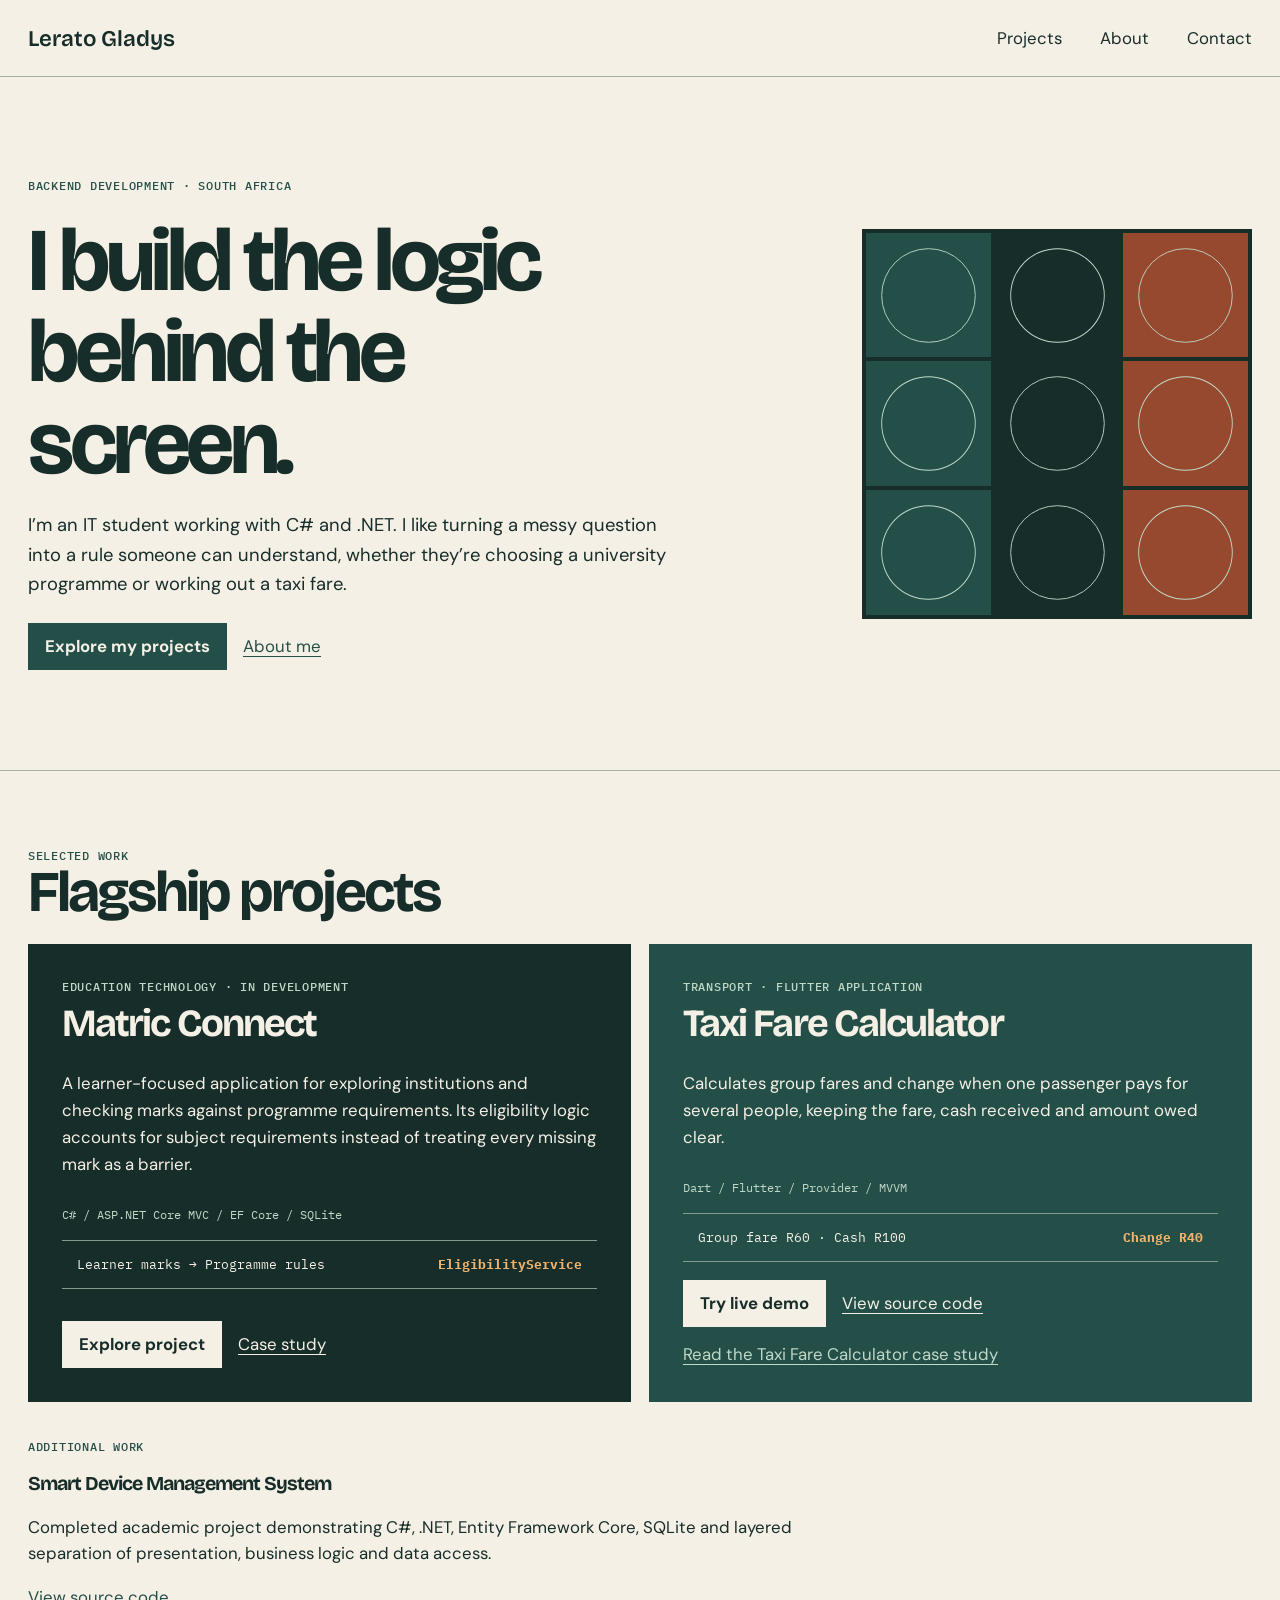
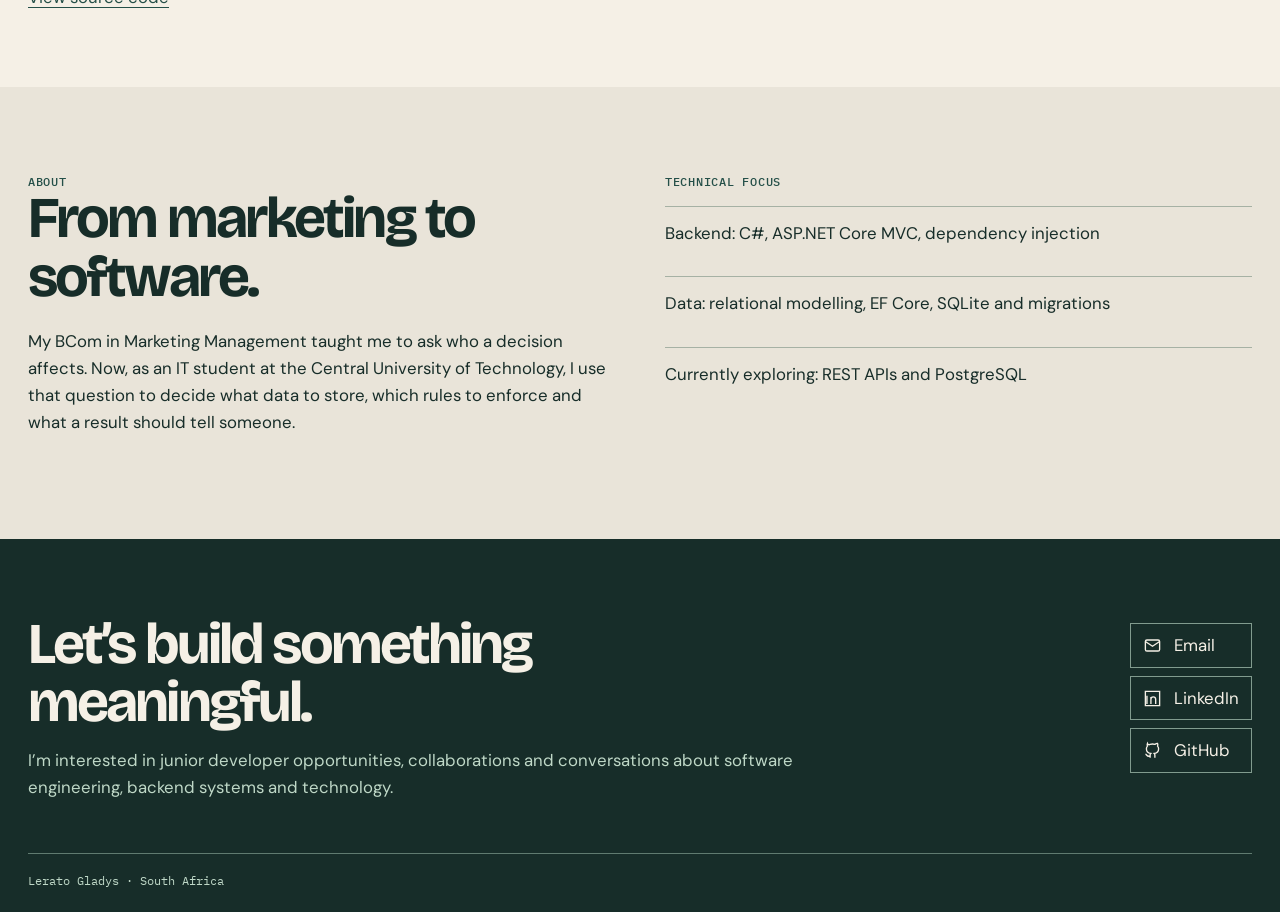
==== commit 8809e07f: "Avoid publishing a CV download link until the PDF is added" ====
--- a/index.html
+++ b/index.html
@@ -6,4 +6,4 @@
 <article class="flag taxi"><div class="label">Transport · Flutter application</div><h3><a href="Taxi-Fare-Calculator.html">Taxi Fare Calculator</a></h3><p>Calculates group fares and change when one passenger pays for several people, keeping the fare, cash received and amount owed clear.</p><div class="stack">Dart / Flutter / Provider / MVVM</div><div class="preview"><span>Group fare R60 · Cash R100</span><strong>Change R40</strong></div><div class="actions"><a class="btn" href="https://leratogladys.github.io/taxi_fare_app/" target="_blank" rel="noopener">Try live demo</a><a class="textlink" href="https://github.com/Leratogladys/taxi_fare_app" target="_blank" rel="noopener">View source code</a></div><a class="case-link" href="Taxi-Fare-Calculator.html">Read the Taxi Fare Calculator case study</a></article></div>
 <div class="additional"><div class="label">Additional work</div><h3>Smart Device Management System</h3><p>Completed academic project demonstrating C#, .NET, Entity Framework Core, SQLite and layered separation of presentation, business logic and data access.</p><a href="https://github.com/Leratogladys/PA1-SmartDeviceManager" target="_blank" rel="noopener">View source code</a></div></div></section>
 <section id="about" class="about"><div class="wrap aboutgrid"><div><div class="label">About</div><h2>From marketing to software.</h2><p>My BCom in Marketing Management taught me to ask who a decision affects. Now, as an IT student at the Central University of Technology, I use that question to decide what data to store, which rules to enforce and what a result should tell someone.</p></div><div><div class="label">Technical focus</div><p class="skills">Backend: C#, ASP.NET Core MVC, dependency injection</p><p class="skills">Data: relational modelling, EF Core, SQLite and migrations</p><p class="skills">Currently exploring: REST APIs and PostgreSQL</p></div></div></section></main>
-<footer id="contact" class="footer"><div class="wrap"><div class="footgrid"><div><h2>Let’s build something meaningful.</h2><p>I’m interested in junior developer opportunities, collaborations and conversations about software engineering, backend systems and technology.</p></div><div class="contact"><a class="btn" href="Lerato_Gladys_CV.pdf" download>Download CV (PDF)</a><a class="item" href="mailto:molefelerato21@gmail.com"><svg viewBox="0 0 24 24"><rect x="3" y="5" width="18" height="14" rx="2"/><path d="m3 7 9 6 9-6"/></svg>Email</a><a class="item" href="https://www.linkedin.com/in/lerato-molefe-7403891b7/" target="_blank" rel="noopener"><svg viewBox="0 0 24 24"><path d="M5 8.5V19M5 5v.1M10 19v-6.1a3 3 0 0 1 6 0V19M10 10v9M3 3h18v18H3z"/></svg>LinkedIn</a><a class="item" href="https://github.com/Leratogladys" target="_blank" rel="noopener"><svg viewBox="0 0 24 24"><path d="M9 19c-4.2 1.3-4.2-2.1-5.9-2.5M15 21v-3.1a2.7 2.7 0 0 0-.8-2.1c2.7-.3 5.5-1.3 5.5-6A4.7 4.7 0 0 0 18.4 6.5 4.3 4.3 0 0 0 18.3 3S17.3 2.7 15 4.2a12.5 12.5 0 0 0-6 0C6.7 6 5.7 3 5.7 3a4.3 4.3 0 0 0-.1 3.5 4.7 4.7 0 0 0-1.3 3.3c0 4.7 2.8 5.7 5.5 6A2.7 2.7 0 0 0 9 18v3"/></svg>GitHub</a></div></div><div class="base">Lerato Gladys · South Africa</div></div></footer></body></html>+<footer id="contact" class="footer"><div class="wrap"><div class="footgrid"><div><h2>Let’s build something meaningful.</h2><p>I’m interested in junior developer opportunities, collaborations and conversations about software engineering, backend systems and technology.</p></div><div class="contact"><a class="item" href="mailto:molefelerato21@gmail.com"><svg viewBox="0 0 24 24"><rect x="3" y="5" width="18" height="14" rx="2"/><path d="m3 7 9 6 9-6"/></svg>Email</a><a class="item" href="https://www.linkedin.com/in/lerato-molefe-7403891b7/" target="_blank" rel="noopener"><svg viewBox="0 0 24 24"><path d="M5 8.5V19M5 5v.1M10 19v-6.1a3 3 0 0 1 6 0V19M10 10v9M3 3h18v18H3z"/></svg>LinkedIn</a><a class="item" href="https://github.com/Leratogladys" target="_blank" rel="noopener"><svg viewBox="0 0 24 24"><path d="M9 19c-4.2 1.3-4.2-2.1-5.9-2.5M15 21v-3.1a2.7 2.7 0 0 0-.8-2.1c2.7-.3 5.5-1.3 5.5-6A4.7 4.7 0 0 0 18.4 6.5 4.3 4.3 0 0 0 18.3 3S17.3 2.7 15 4.2a12.5 12.5 0 0 0-6 0C6.7 6 5.7 3 5.7 3a4.3 4.3 0 0 0-.1 3.5 4.7 4.7 0 0 0-1.3 3.3c0 4.7 2.8 5.7 5.5 6A2.7 2.7 0 0 0 9 18v3"/></svg>GitHub</a></div></div><div class="base">Lerato Gladys · South Africa</div></div></footer></body></html>
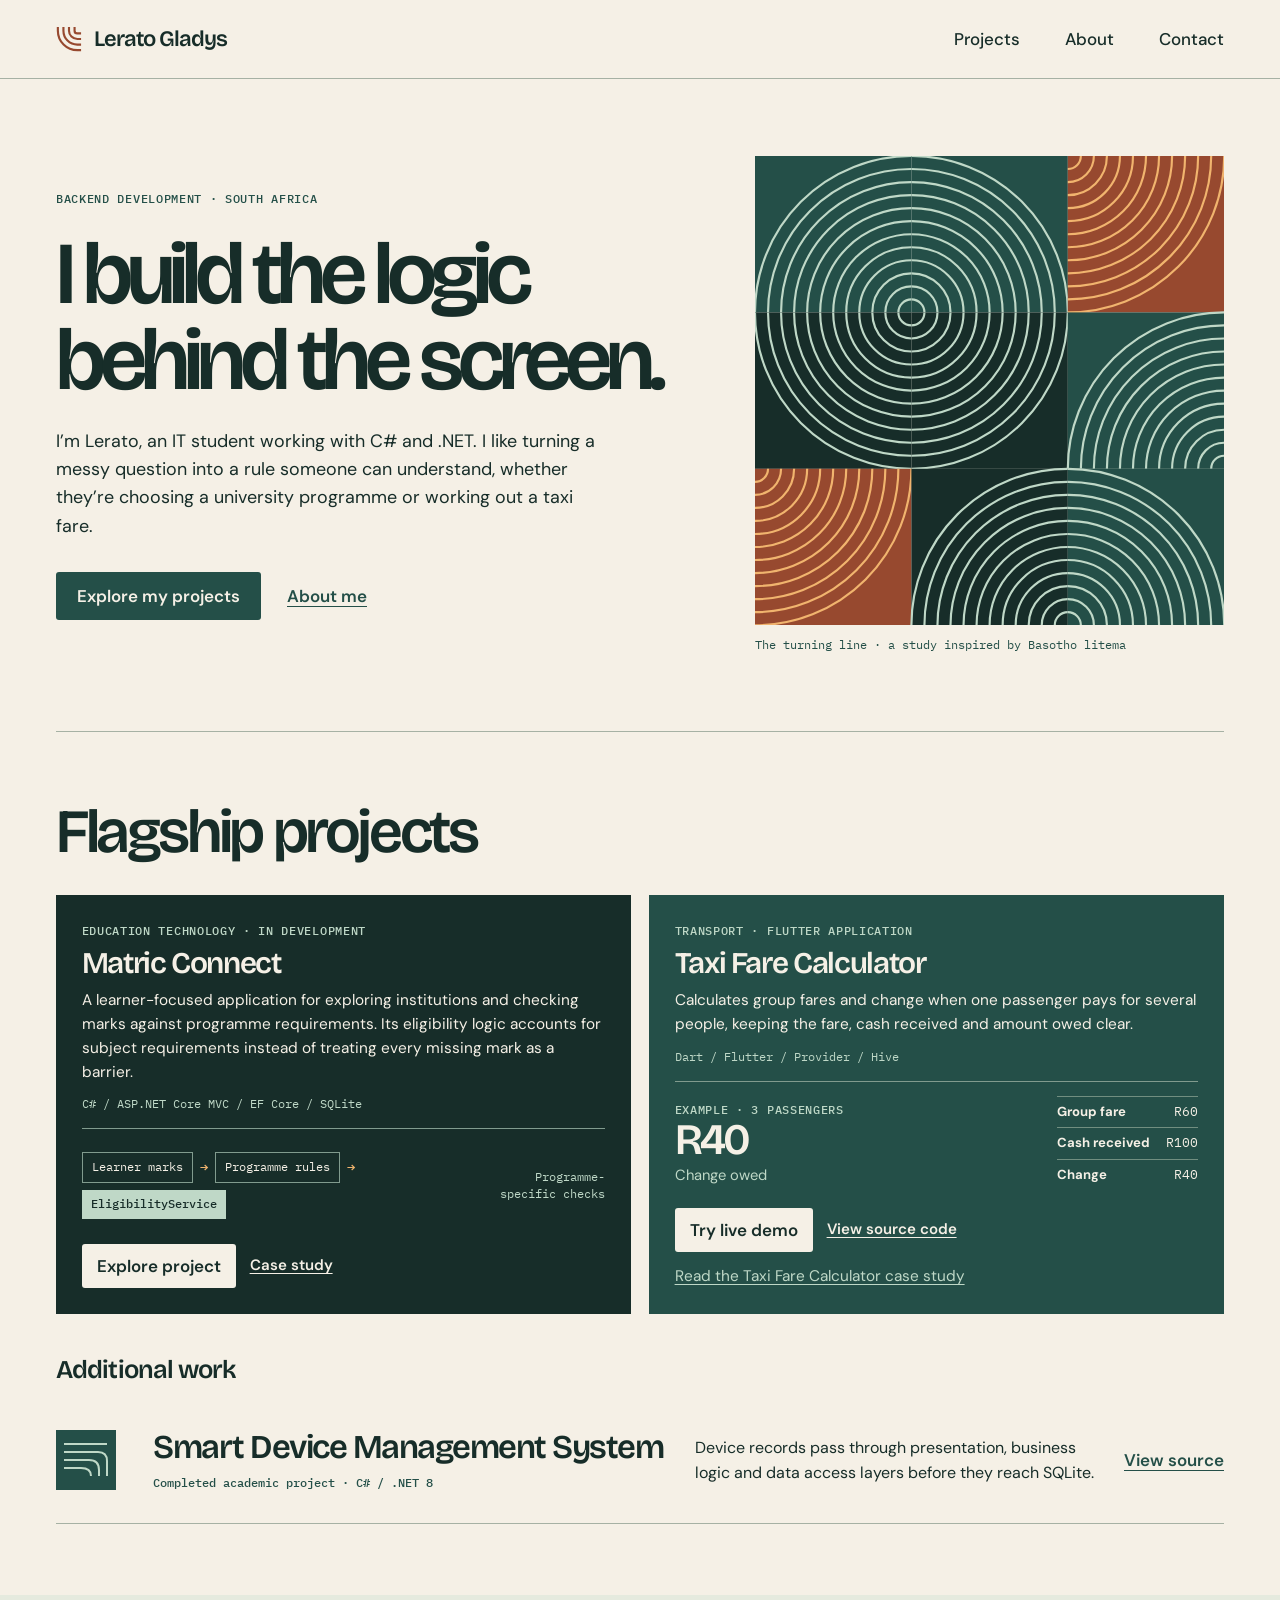
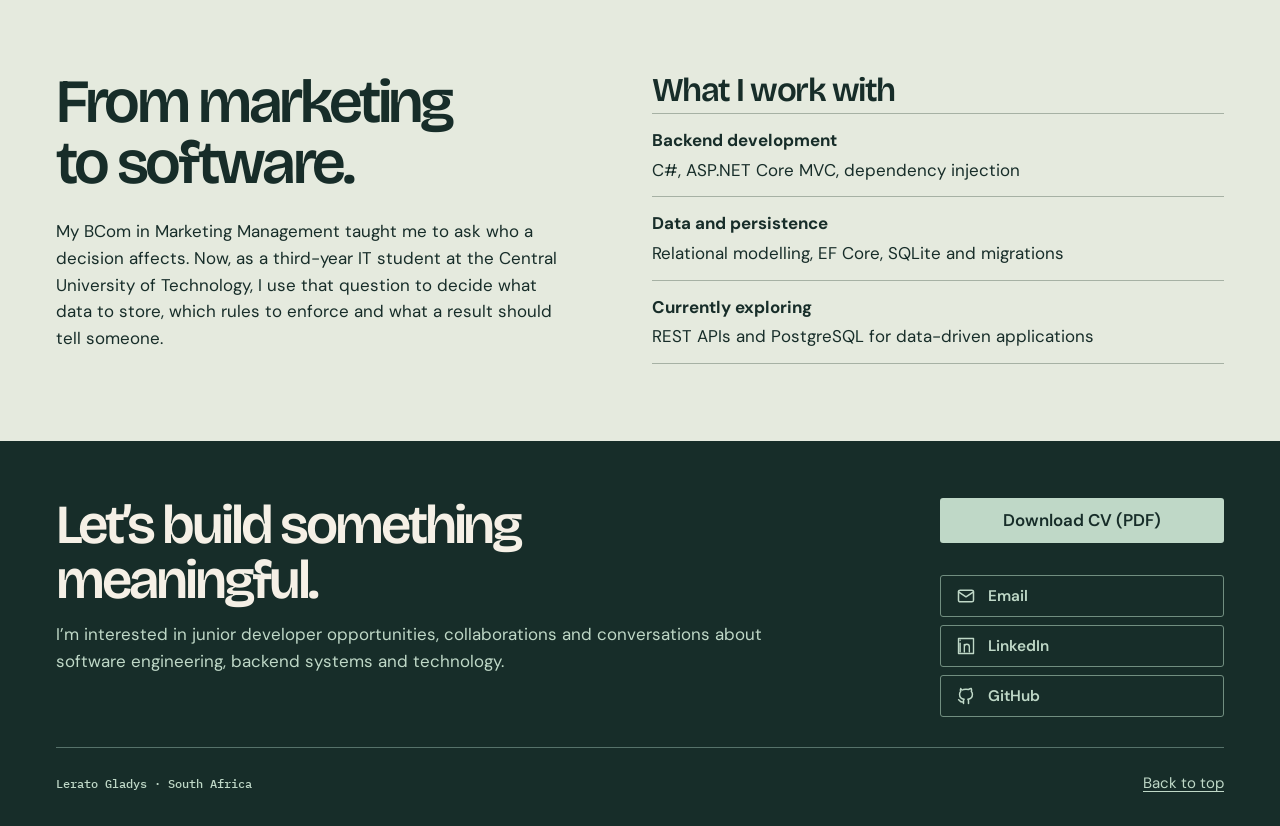
==== commit 47331809: "Restore approved portfolio homepage and contact panel" ====
--- a/index.html
+++ b/index.html
@@ -1,9 +1,157 @@
-<!doctype html><html lang="en-ZA"><head><meta charset="utf-8"><meta name="viewport" content="width=device-width,initial-scale=1"><meta name="description" content="Lerato Gladys, junior backend developer focused on C#, .NET and database-driven applications."><title>Lerato Gladys | Backend development</title><link rel="preconnect" href="https://fonts.googleapis.com"><link href="https://fonts.googleapis.com/css2?family=Bricolage+Grotesque:wght@500;600;700&family=DM+Sans:wght@400;500;600;700&family=IBM+Plex+Mono:wght@400;500&display=swap" rel="stylesheet"><style>
-:root{--ink:#172d29;--paper:#f5f0e6;--pine:#244f48;--clay:#97492f;--mist:#bfd8c7;--amber:#f1b46e;--rule:#a6b1a4}*{box-sizing:border-box}html{scroll-behavior:smooth}body{margin:0;background:var(--paper);color:var(--ink);font:1.05rem/1.6 "DM Sans",sans-serif}a{color:var(--pine);text-underline-offset:4px}.wrap{width:min(1240px,calc(100% - 56px));margin:auto}.top{border-bottom:1px solid var(--rule)}.nav{min-height:76px;display:flex;align-items:center;justify-content:space-between;gap:18px}.brand{font:600 1.4rem "Bricolage Grotesque";text-decoration:none;color:var(--ink)}nav{display:flex;gap:clamp(14px,3vw,38px)}nav a{text-decoration:none;color:var(--ink)}.hero{padding:clamp(55px,8vw,100px) 0;display:grid;grid-template-columns:1.1fr .9fr;gap:55px;align-items:center}.label{font:500 .78rem "IBM Plex Mono";letter-spacing:.06em;text-transform:uppercase;color:var(--pine)}h1,h2,h3{font-family:"Bricolage Grotesque";line-height:1.02;letter-spacing:-.05em}h1{font-size:clamp(3.2rem,7vw,7rem);margin:22px 0;max-width:12ch}h2{font-size:clamp(2.3rem,4.5vw,4rem);margin:0 0 22px}.hero p{max-width:54ch;font-size:1.15rem}.art{width:min(100%,390px);justify-self:end;aspect-ratio:1;background:var(--ink);display:grid;grid-template-columns:repeat(3,1fr);gap:4px;padding:4px}.art i{display:block;background:var(--pine);position:relative;overflow:hidden}.art i:nth-child(3n){background:var(--clay)}.art i:nth-child(3n+2){background:var(--ink)}.art i:after{content:"";position:absolute;inset:8%;border:1px solid var(--mist);border-radius:50%;transform:scale(.9)}.actions{display:flex;gap:16px;align-items:center;flex-wrap:wrap;margin-top:24px}.btn{display:inline-flex;align-items:center;justify-content:center;min-height:44px;padding:10px 17px;background:var(--pine);color:var(--paper);text-decoration:none;font-weight:700}.btn:hover{background:var(--ink)}.section{padding:clamp(42px,6vw,76px) 0;border-top:1px solid var(--rule)}.flagships{display:grid;grid-template-columns:repeat(2,minmax(0,1fr));gap:18px}.flag{padding:clamp(20px,2.8vw,34px);background:var(--ink);color:var(--paper);display:flex;flex-direction:column;min-width:0}.flag.taxi{background:var(--pine)}.flag .label{color:var(--mist)}.flag h3{font-size:clamp(1.9rem,3vw,2.8rem);margin:10px 0}.flag h3 a{color:inherit;text-decoration:none}.flag p{max-width:54ch}.stack{font: .78rem "IBM Plex Mono";color:var(--mist);margin-top:12px}.preview{margin:18px 0;padding:15px;border-top:1px solid #819b8e;border-bottom:1px solid #819b8e;display:flex;justify-content:space-between;gap:12px;align-items:center;font: .8rem "IBM Plex Mono"}.preview strong{color:var(--amber)}.flag .actions{margin-top:auto}.flag .btn{background:var(--paper);color:var(--ink)}.flag .textlink{color:var(--paper)}.case-link{display:inline-block;color:var(--mist);margin-top:14px}.additional{margin-top:36px}.additional p{max-width:65ch}.about{background:#e9e4d9;padding:clamp(45px,7vw,86px) 0}.aboutgrid{display:grid;grid-template-columns:1fr 1fr;gap:50px}.about p{max-width:62ch}.skills{border-top:1px solid var(--rule);padding:13px 0}.footer{background:var(--ink);color:var(--paper);padding:clamp(42px,6vw,76px) 0 24px}.footgrid{display:grid;grid-template-columns:1fr auto;gap:35px;align-items:start}.footer h2{font-size:clamp(2.5rem,4.5vw,4.4rem);max-width:14ch;margin:0}.footer p{max-width:64ch;margin-top:15px;color:var(--mist)}.contact{width:min(290px,100%)}.contact .btn{width:100%;background:var(--mist);color:var(--ink);margin-bottom:9px}.contact a.item{display:flex;align-items:center;gap:12px;min-height:44px;padding:8px 12px;border:1px solid #819b8e;color:var(--paper);text-decoration:none;margin-top:8px}.item svg{width:19px;height:19px;fill:none;stroke:currentColor;stroke-width:1.7}.base{border-top:1px solid #607b70;margin-top:35px;padding-top:18px;font: .78rem "IBM Plex Mono";color:var(--mist)}@media(max-width:760px){.wrap{width:calc(100% - 36px)}.hero{grid-template-columns:1fr;gap:30px}.art{justify-self:start;width:min(75vw,300px)}.flagships,.aboutgrid,.footgrid{grid-template-columns:1fr}.flag{padding:22px}.contact{width:100%;max-width:360px}.nav{align-items:flex-start;padding:17px 0;flex-direction:column}.nav nav{gap:20px}}
-</style></head><body><header class="top"><div class="wrap nav"><a class="brand" href="#top">Lerato Gladys</a><nav aria-label="Main navigation"><a href="#projects">Projects</a><a href="#about">About</a><a href="#contact">Contact</a></nav></div></header>
-<main id="top"><section class="wrap hero"><div><div class="label">Backend development · South Africa</div><h1>I build the logic behind the screen.</h1><p>I’m an IT student working with C# and .NET. I like turning a messy question into a rule someone can understand, whether they’re choosing a university programme or working out a taxi fare.</p><div class="actions"><a class="btn" href="#projects">Explore my projects</a><a href="#about">About me</a></div></div><div class="art" role="img" aria-label="Abstract geometric turning-line motif inspired by Basotho litema"><i></i><i></i><i></i><i></i><i></i><i></i><i></i><i></i><i></i></div></section>
-<section id="projects" class="section"><div class="wrap"><div class="label">Selected work</div><h2>Flagship projects</h2><div class="flagships"><article class="flag"><div class="label">Education technology · In development</div><h3><a href="Matric-Connect.html">Matric Connect</a></h3><p>A learner-focused application for exploring institutions and checking marks against programme requirements. Its eligibility logic accounts for subject requirements instead of treating every missing mark as a barrier.</p><div class="stack">C# / ASP.NET Core MVC / EF Core / SQLite</div><div class="preview"><span>Learner marks → Programme rules</span><strong>EligibilityService</strong></div><div class="actions"><a class="btn" href="Matric-Connect.html">Explore project</a><a class="textlink" href="Matric-Connect.html">Case study</a></div></article>
-<article class="flag taxi"><div class="label">Transport · Flutter application</div><h3><a href="Taxi-Fare-Calculator.html">Taxi Fare Calculator</a></h3><p>Calculates group fares and change when one passenger pays for several people, keeping the fare, cash received and amount owed clear.</p><div class="stack">Dart / Flutter / Provider / MVVM</div><div class="preview"><span>Group fare R60 · Cash R100</span><strong>Change R40</strong></div><div class="actions"><a class="btn" href="https://leratogladys.github.io/taxi_fare_app/" target="_blank" rel="noopener">Try live demo</a><a class="textlink" href="https://github.com/Leratogladys/taxi_fare_app" target="_blank" rel="noopener">View source code</a></div><a class="case-link" href="Taxi-Fare-Calculator.html">Read the Taxi Fare Calculator case study</a></article></div>
-<div class="additional"><div class="label">Additional work</div><h3>Smart Device Management System</h3><p>Completed academic project demonstrating C#, .NET, Entity Framework Core, SQLite and layered separation of presentation, business logic and data access.</p><a href="https://github.com/Leratogladys/PA1-SmartDeviceManager" target="_blank" rel="noopener">View source code</a></div></div></section>
-<section id="about" class="about"><div class="wrap aboutgrid"><div><div class="label">About</div><h2>From marketing to software.</h2><p>My BCom in Marketing Management taught me to ask who a decision affects. Now, as an IT student at the Central University of Technology, I use that question to decide what data to store, which rules to enforce and what a result should tell someone.</p></div><div><div class="label">Technical focus</div><p class="skills">Backend: C#, ASP.NET Core MVC, dependency injection</p><p class="skills">Data: relational modelling, EF Core, SQLite and migrations</p><p class="skills">Currently exploring: REST APIs and PostgreSQL</p></div></div></section></main>
-<footer id="contact" class="footer"><div class="wrap"><div class="footgrid"><div><h2>Let’s build something meaningful.</h2><p>I’m interested in junior developer opportunities, collaborations and conversations about software engineering, backend systems and technology.</p></div><div class="contact"><a class="item" href="mailto:molefelerato21@gmail.com"><svg viewBox="0 0 24 24"><rect x="3" y="5" width="18" height="14" rx="2"/><path d="m3 7 9 6 9-6"/></svg>Email</a><a class="item" href="https://www.linkedin.com/in/lerato-molefe-7403891b7/" target="_blank" rel="noopener"><svg viewBox="0 0 24 24"><path d="M5 8.5V19M5 5v.1M10 19v-6.1a3 3 0 0 1 6 0V19M10 10v9M3 3h18v18H3z"/></svg>LinkedIn</a><a class="item" href="https://github.com/Leratogladys" target="_blank" rel="noopener"><svg viewBox="0 0 24 24"><path d="M9 19c-4.2 1.3-4.2-2.1-5.9-2.5M15 21v-3.1a2.7 2.7 0 0 0-.8-2.1c2.7-.3 5.5-1.3 5.5-6A4.7 4.7 0 0 0 18.4 6.5 4.3 4.3 0 0 0 18.3 3S17.3 2.7 15 4.2a12.5 12.5 0 0 0-6 0C6.7 6 5.7 3 5.7 3a4.3 4.3 0 0 0-.1 3.5 4.7 4.7 0 0 0-1.3 3.3c0 4.7 2.8 5.7 5.5 6A2.7 2.7 0 0 0 9 18v3"/></svg>GitHub</a></div></div><div class="base">Lerato Gladys · South Africa</div></div></footer></body></html>+<!doctype html>
+<html lang="en-ZA"><head><meta charset="utf-8"><meta name="viewport" content="width=device-width,initial-scale=1"><meta name="theme-color" content="#f5f0e6"><meta name="description" content="Lerato Gladys is a South African IT student focused on C#, .NET and database-driven applications. Explore the decisions behind her software projects."><title>Lerato Gladys | Backend development</title>
+<link rel="preconnect" href="https://fonts.googleapis.com"><link rel="preconnect" href="https://fonts.gstatic.com" crossorigin>
+<link href="https://fonts.googleapis.com/css2?family=Bricolage+Grotesque:opsz,wght@12..96,500;12..96,600;12..96,700&family=DM+Sans:wght@400;500;600;700&family=IBM+Plex+Mono:wght@400;500&display=swap" rel="stylesheet">
+<style>
+:root{--ink:#172d29;--paper:#f5f0e6;--pine:#244f48;--clay:#97492f;--mist:#bfd8c7;--amber:#f1b46e;--rule:#a6b1a4;--display:"Bricolage Grotesque","Segoe UI",Arial,sans-serif;--body:"DM Sans","Segoe UI",Arial,sans-serif;--mono:"IBM Plex Mono",Consolas,monospace;color-scheme:light}
+*{box-sizing:border-box}html{scroll-behavior:smooth;scroll-padding-top:28px}body{margin:0;background:var(--paper);color:var(--ink);font:400 1.06rem/1.57 var(--body)}a{color:var(--pine);text-underline-offset:.22em;text-decoration-thickness:1px}a:hover{text-decoration-thickness:2px}a:focus-visible,summary:focus-visible,button:focus-visible{outline:3px solid var(--clay);outline-offset:4px}a,summary,button{-webkit-tap-highlight-color:transparent}.wrap{width:min(calc(100% - 112px),1320px);margin-inline:auto}h1,h2,h3,p,figure,dl,dd{margin:0}h1,h2,h3,.word,.project-name,.demohead,.result-title{font-family:var(--display);font-weight:600}h1,h2,h3{text-wrap:balance}h2{font-size:clamp(2.55rem,4.8vw,4.8rem);line-height:1;letter-spacing:-.055em}h3,.project-name{font-size:clamp(1.65rem,2.6vw,2.7rem);line-height:1.1;letter-spacing:-.045em}.label{font:500 .78rem/1.5 var(--mono);letter-spacing:.055em;text-transform:uppercase}.skip{position:absolute;top:-100px;left:16px;z-index:10;background:var(--ink);color:var(--paper);padding:10px}.skip:focus{top:8px}.top{border-bottom:1px solid var(--rule)}.nav{display:flex;min-height:78px;align-items:center;justify-content:space-between;gap:20px}.word{display:inline-flex;align-items:center;gap:12px;color:var(--ink);text-decoration:none;letter-spacing:-.05em;font-size:1.38rem;white-space:nowrap}.glyph{width:26px;height:26px;color:var(--clay)}nav{display:flex;align-items:center;gap:clamp(16px,3.5vw,52px)}nav a{display:inline-flex;align-items:center;min-height:44px;text-decoration:none;color:var(--ink);font-weight:500}nav a:hover{text-decoration:underline}.hero{padding-block:clamp(52px,6vw,90px);display:grid;grid-template-columns:minmax(0,1.14fr) minmax(0,.86fr);align-items:center;gap:clamp(36px,6vw,92px)}.hero .label{color:var(--pine)}h1{font-size:clamp(3.45rem,6.9vw,7.2rem);line-height:.97;letter-spacing:-.068em;margin:24px 0}.hero-copy{font-size:clamp(1.04rem,1.4vw,1.25rem);max-width:46ch}.actions{display:flex;align-items:center;gap:26px;flex-wrap:wrap;margin-top:32px}.btn,.lnk{min-height:46px;display:inline-flex;align-items:center;justify-content:center;font-weight:600}.btn{background:var(--pine);color:var(--paper);text-decoration:none;padding:11px 21px;border-radius:3px}.btn:hover{background:var(--ink)}.art{justify-self:end;width:min(100%,493px)}.art svg{display:block;width:100%;height:auto}.art figcaption{margin-top:10px;font:400 .78rem/1.5 var(--mono);color:var(--pine)}.work{padding-block:clamp(42px,5.5vw,80px);border-top:1px solid var(--rule)}.section-heading{margin-bottom:32px}.feature{background:var(--ink);color:var(--paper);padding:clamp(25px,4.4vw,66px);display:grid;grid-template-columns:minmax(0,.9fr) minmax(0,1.1fr);gap:clamp(36px,5vw,82px);align-items:center}.on-dark a{color:var(--mist)}.on-dark :focus-visible{outline-color:var(--amber)}.feature .label{color:var(--mist)}.feature h3{font-size:clamp(2.35rem,4.8vw,4.5rem);margin:18px 0}.feature p{max-width:43ch}.stack{font:400 .82rem/1.65 var(--mono);margin:18px 0;color:var(--mist)}.feature .lnk{margin-top:4px}.diagram{border-left:1px solid #56726a;padding-left:clamp(22px,3.2vw,50px)}.demohead{font-size:1.4rem;letter-spacing:-.035em;margin-bottom:4px}.sample{font-size:.92rem;color:var(--mist)}.nodes{display:grid;grid-template-columns:1fr 1fr;gap:12px;margin-top:22px}.node{border:1px solid #799d90;padding:9px 12px;display:flex;align-items:center;justify-content:center;font:400 .84rem/1.4 var(--mono);text-align:center;min-height:48px}.join{display:block;width:100%;height:32px;color:var(--mist)}.service{display:table;margin:0 auto;background:var(--mist);color:var(--ink);font:500 .93rem/1.4 var(--mono);padding:10px 14px}.stem{height:18px;width:1px;background:var(--mist);margin:auto}.control{margin:0;border:0;padding:0}.control legend{width:100%;margin:0 0 7px;font-size:.9rem;color:var(--paper);text-align:center}.picks{display:flex;justify-content:center;gap:4px}.pick{position:relative}.pick input{position:absolute;opacity:0;width:1px;height:1px}.pick span{display:flex;align-items:center;justify-content:center;min-height:44px;padding:8px 14px;border:1px solid #77948a;color:var(--mist);cursor:pointer;font-weight:500;font-size:.92rem}.pick input:checked+span{background:var(--paper);border-color:var(--paper);color:var(--ink)}.pick input:checked+span:before{content:"✓";margin-right:6px}.pick input:focus-visible+span{outline:3px solid var(--amber);outline-offset:2px}.outcome{margin-top:16px;border-top:1px solid #56726a;padding-top:13px;min-height:83px}.result-title{font-size:1.12rem;color:var(--amber);display:block}.outcome span:last-child{font-size:.93rem;color:var(--paper)}.more{margin-top:12px}.project{display:grid;grid-template-columns:72px minmax(0,1.28fr) minmax(0,1fr) auto;align-items:center;column-gap:25px;padding:32px 0;border-bottom:1px solid var(--rule)}.project .label{color:var(--pine);margin-top:7px;display:block;text-transform:none;letter-spacing:0}.mini{width:60px;height:60px;display:block}.project .summary{max-width:37ch;font-size:1rem}.project .lnk{white-space:nowrap}.about{background:#e5eade;padding:clamp(46px,6vw,88px) 0}.about-grid{display:grid;grid-template-columns:1fr 1.14fr;gap:8%}.about h2{max-width:11ch}.about .story{margin-top:24px;max-width:46ch}.skills{margin-top:5px}.skills>div{padding:13px 0;border-bottom:1px solid var(--rule)}.skills>div:first-child{border-top:1px solid var(--rule)}dt{font-weight:700}dd{margin-top:3px}.about .lnk{margin-top:10px}.footer{background:var(--ink);color:var(--paper);padding:clamp(42px,5vw,76px) 0 22px}.foot-grid{display:flex;align-items:end;justify-content:space-between;gap:36px}.footer h2{max-width:16ch}.footer p{max-width:56ch;margin-top:16px;color:var(--mist)} .contact-actions{display:flex;flex-direction:column;align-items:stretch;gap:10px;flex-shrink:0;width:min(100%,284px)}
+.contact-actions .btn{background:var(--mist);color:var(--ink);width:100%;min-height:48px;display:flex;align-items:center;justify-content:center;box-sizing:border-box;text-align:center}
+.contact-actions .btn:hover{background:var(--paper)}
+.contact-links{display:flex;flex-direction:column;align-items:stretch;gap:8px;margin:0;width:100%}
+.contact-links a{box-sizing:border-box;color:var(--mist);width:100%;min-height:48px;padding:10px 15px;border:1px solid #718e80;border-radius:3px;display:flex;align-items:center;justify-content:flex-start;gap:12px;text-decoration:none;font-size:.96rem;line-height:1.2;transition:background .18s ease,color .18s ease,border-color .18s ease}
+.contact-links a:hover{color:var(--paper);background:#24443b;border-color:var(--mist)}
+.contact-links svg{width:20px;height:20px;flex:0 0 20px;fill:none;stroke:currentColor;stroke-width:1.8;stroke-linecap:round;stroke-linejoin:round}
+.contact-links a:nth-child(2) svg{stroke-width:1.65}
+.contact-links a span{display:block}
+.footer .btn:hover{background:var(--paper)}.base{margin-top:48px;border-top:1px solid #56726a;padding-top:14px;display:flex;justify-content:space-between;align-items:center;gap:12px}.base .label{text-transform:none;letter-spacing:0;color:var(--mist)}.base a{font-size:.94rem;min-height:44px;display:inline-flex;align-items:center}.hscroll{scroll-margin-top:24px}noscript p{margin-top:10px;font-size:.86rem}.ref{font-size:inherit}.palette-note{color:var(--ink)}
+@media(max-width:960px){.wrap{width:calc(100% - 64px)}.hero{gap:32px}.feature{gap:28px}.diagram{padding-left:22px}.project{grid-template-columns:60px minmax(0,1.1fr) minmax(0,1fr);gap:14px 20px}.project .lnk{grid-column:2;justify-self:start}.footer .foot-grid{display:block}.contact-actions{align-items:flex-start;margin-top:22px}.contact-links{justify-content:flex-start}}
+@media(max-width:730px){.wrap{width:calc(100% - 40px)}.nav{min-height:65px;gap:12px}.word{font-size:1.13rem;gap:7px}.glyph{width:20px;height:20px}nav{gap:14px}nav a{font-size:.94rem}.hero{grid-template-columns:1fr;padding:39px 0 32px;gap:28px}h1{font-size:clamp(3rem,9.2vw,4.8rem);margin:15px 0 18px;max-width:15ch}.hero-copy{font-size:1.05rem}.actions{gap:20px;margin-top:21px}.art{width:100%;max-width:none}.art svg{height:clamp(88px,24vw,140px);width:100%;object-fit:cover}.art figcaption{font-size:.72rem;margin-top:6px}.work{padding:33px 0 42px}.section-heading{margin-bottom:20px}h2{font-size:2.55rem}.feature{grid-template-columns:1fr;padding:24px 20px;gap:23px}.feature h3{margin:12px 0;font-size:2.55rem}.stack{margin:12px 0 0}.diagram{padding:18px 0 0;border-left:0;border-top:1px solid #56726a}.nodes{margin-top:14px}.outcome{min-height:80px}.project{grid-template-columns:44px 1fr;gap:10px 14px;align-items:start;padding:23px 0 15px}.mini{width:42px;height:42px}.project .summary,.project .lnk{grid-column:2}.project .lnk{margin-top:-4px}.project-name{font-size:1.62rem}.project .label{margin-top:5px}.about-grid{grid-template-columns:1fr;gap:26px}.about h2{max-width:none}.about .story{margin-top:15px}.skills{margin-top:0}.footer .foot-grid{display:block}.contact-actions{align-items:flex-start;margin-top:21px}.contact-links{justify-content:flex-start}.base{margin-top:30px}.footer p{font-size:1rem}}
+@media(max-width:370px){.wrap{width:calc(100% - 32px)}nav{gap:10px}.glyph{display:none}.node{font-size:.78rem;padding:7px 5px}.feature{padding:22px 14px}.hero .label{font-size:.71rem}}
+@media(prefers-reduced-motion:reduce){html{scroll-behavior:auto}}
+.flagships{display:grid;grid-template-columns:repeat(2,minmax(0,1fr));gap:20px;align-items:stretch}.flag{display:flex;flex-direction:column;min-width:0;padding:clamp(22px,3.4vw,48px);background:var(--ink);color:var(--paper)}.flag-taxi{background:var(--pine)}.flag .label,.flag .stack{color:var(--mist)}.flag h3{font-size:clamp(2rem,3.4vw,3.9rem);margin:14px 0 16px}.flag h3 a{color:inherit;text-decoration:none}.flag h3 a:hover{text-decoration:underline}.flag .stack{margin-top:12px}.flag p{max-width:47ch}.flag .spec{border-top:1px solid #819b8e;border-left:0;padding:21px 0 0;margin:14px 0 22px;flex:1}.flag .actions{margin-top:auto;gap:18px}.flag .btn,.case-intro .btn{background:var(--paper);color:var(--ink)}.flag .btn:hover,.case-intro .btn:hover{background:var(--mist)}.flag .lnk,.case-intro .lnk{color:var(--paper)}.flag .sum{font-family:var(--display);font-size:clamp(3.4rem,5.6vw,5.4rem);letter-spacing:-.06em;font-weight:600;line-height:1.05;margin:16px 0;color:var(--paper)}.receipt{margin:0}.receipt div{display:flex;justify-content:space-between;gap:16px;padding:9px 0;border-top:1px solid #718e80}.receipt dt,.receipt dd{margin:0;font-size:1rem}.receipt dd{font-family:var(--mono)}.support-title{font:600 1.6rem var(--display);letter-spacing:-.035em;margin:40px 0 0}.case-intro{background:var(--pine);color:var(--paper);padding:clamp(40px,5vw,76px) 0}.case-intro .label{color:var(--mist)}.case-intro h1,.demo h1{font-size:clamp(3rem,6.6vw,6.6rem);max-width:18ch}.case-intro p{max-width:63ch;font-size:1.16rem}.case-intro .stack{margin-bottom:0}.case-intro :focus-visible{outline-color:var(--amber)}.case-back{padding-block:9px}.case-back a{min-height:44px;display:inline-flex;align-items:center}.band{padding-block:clamp(32px,5vw,70px);border-bottom:1px solid var(--rule)}.case-grid{display:grid;grid-template-columns:minmax(210px,.75fr) minmax(0,1.55fr);gap:clamp(24px,7vw,108px)}.case-grid h2,.demo h2{font-size:clamp(2rem,3.6vw,3.55rem)}.copy{max-width:69ch}.copy p+p{margin-top:14px}.copy h3{font-size:1.43rem;margin:24px 0 6px}.arch{display:grid;grid-template-columns:repeat(3,minmax(0,1fr));gap:16px;margin-top:24px}.layer{border-top:3px solid var(--pine);padding-top:10px}.layer strong{display:block;font-family:var(--mono);font-size:.92rem}.layer p{font-size:.95rem;margin-top:6px}.flow{margin-top:24px;padding:18px 21px;background:var(--ink);color:var(--paper);border-radius:2px}.flow b{color:var(--amber)}.calc-wrap{display:grid;grid-template-columns:minmax(0,1fr) minmax(0,1fr);gap:28px;padding-block:22px 56px}.demohead-big{padding-top:22px}.demohead-big p{max-width:62ch}.worksheet,.reading{padding:clamp(20px,3.5vw,44px)}.worksheet{border:1px solid var(--rule)}.reading{background:var(--ink);color:var(--paper);align-self:start}.reading .sum{font:600 clamp(3.4rem,6vw,6rem)/1 var(--display);margin:12px 0 22px;letter-spacing:-.06em;overflow-wrap:anywhere}.reading .label{color:var(--mist)}.reading .receipt dd{overflow-wrap:anywhere}.worksheet h2,.reading h2{font-size:1.7rem}.fields{display:grid;grid-template-columns:1fr 1fr;gap:18px 16px;margin-top:20px}.fields label{font-size:.98rem;font-weight:600}.fields input{display:block;width:100%;margin-top:7px;background:var(--paper);color:var(--ink);font:500 1.15rem var(--mono);padding:10px;border:1px solid var(--pine);border-radius:3px}.fields input:focus-visible{outline:3px solid var(--clay);outline-offset:2px}.status{min-height:3em;margin-top:18px;color:var(--amber)}.gallery{display:grid;grid-template-columns:repeat(auto-fit,minmax(min(230px,100%),1fr));gap:24px}.gallery img{display:block;width:auto;max-width:100%;max-height:610px;margin:12px auto;object-fit:contain}.gallery figure{margin:0;min-width:0}.gallery figcaption{font-size:.94rem;color:var(--pine)}.home-case-link{display:inline-block;margin-top:12px;color:var(--mist);font-size:.96rem}.demo-foot{margin-bottom:36px}@media(max-width:850px){.flagships{grid-template-columns:1fr}.case-grid{grid-template-columns:1fr;gap:20px}.arch{gap:12px}.calc-wrap{gap:16px}.flag .spec{margin-block:12px 18px}}@media(max-width:620px){.arch,.calc-wrap{grid-template-columns:1fr}.fields{gap:14px 10px}.flag .actions{gap:12px}.flag h3{font-size:2.5rem}.case-intro .actions{gap:16px}.worksheet,.reading{padding:21px}.fields label{font-size:.9rem}.case-grid .copy{width:100%}}
+
+/* Refined flagship cards: compact editorial layout */
+.flagships{grid-template-columns:repeat(2,minmax(0,1fr));gap:18px;align-items:stretch}
+.flag{padding:clamp(18px,2vw,28px);min-height:0}
+.flag h3{font-size:clamp(1.8rem,2.35vw,2.65rem);margin:8px 0 10px;line-height:1.05}
+.flag p{font-size:.96rem;line-height:1.55;max-width:48ch}
+.flag .stack{font-size:.76rem;margin:10px 0 0}
+.flag .spec{border-top:1px solid #819b8e;border-left:0;padding:14px 0 0;margin:14px 0 17px;flex:1}
+.flag .actions{margin-top:auto;gap:14px;align-items:center}
+.flag .btn,.flag .lnk{min-height:42px}
+.flag .btn{padding:9px 15px}
+.flag .lnk{font-size:.94rem}
+.project-preview{display:grid;grid-template-columns:1fr auto;gap:12px;align-items:center;min-height:82px}
+.preview-flow{display:flex;align-items:center;gap:7px;flex-wrap:wrap}
+.preview-node{border:1px solid #819b8e;padding:7px 9px;font:400 .72rem/1.3 var(--mono);color:var(--paper)}
+.preview-arrow{color:var(--amber);font:500 .85rem var(--mono)}
+.preview-service{display:inline-block;background:var(--mist);color:var(--ink);padding:7px 9px;font:500 .72rem/1.3 var(--mono)}
+.preview-note{font:400 .74rem/1.45 var(--mono);color:var(--mist);max-width:16ch;text-align:right}
+.taxi-preview{display:grid;grid-template-columns:1fr auto;gap:16px;align-items:center}
+.taxi-preview .sum{font-size:clamp(2.4rem,3.4vw,3.6rem);margin:0}
+.taxi-preview .receipt{min-width:0}
+.taxi-preview .receipt div{padding:5px 0}
+.taxi-preview .receipt dt,.taxi-preview .receipt dd{font-size:.82rem}
+.flag .home-case-link{margin-top:12px}
+.footer{padding:clamp(38px,4.5vw,62px) 0 20px}
+.footer h2{max-width:18ch;font-size:clamp(2.4rem,4.3vw,4.2rem)}
+.footer p{max-width:62ch;margin-top:13px}
+.contact-links{display:flex;flex-wrap:wrap;gap:8px 20px;margin-top:22px}
+.contact-links a{color:var(--mist);font-weight:600;min-height:42px;display:inline-flex;align-items:center}
+.contact-links a:hover{color:var(--paper)}
+.contact-links .email-link{color:var(--paper);text-decoration-thickness:2px}
+.footer .foot-grid{align-items:flex-start;gap:28px}
+.footer .actions{margin-top:0;display:flex;flex-wrap:wrap;gap:10px}
+.footer .btn{min-height:42px;padding:9px 15px}
+.footer .actions .lnk{color:var(--mist);min-height:42px}
+.base{margin-top:30px}
+@media(max-width:850px){.flagships{grid-template-columns:1fr}.flag{padding:22px}.flag .spec{margin-block:12px 16px}}
+@media(max-width:730px){
+ .flagships{grid-template-columns:1fr;gap:14px}
+ .flag{padding:20px}
+ .flag h3{font-size:2.15rem}
+ .flag .spec{padding-top:12px}
+ .project-preview{min-height:72px}
+ .footer .foot-grid{display:block}
+ .footer .actions{margin-top:20px}
+ .contact-links{gap:18px}
+}
+@media(max-width:420px){
+ .preview-flow{gap:5px}
+ .preview-node,.preview-service{font-size:.66rem;padding:6px}
+ .preview-note{font-size:.68rem}
+ .taxi-preview{gap:10px}
+ .taxi-preview .receipt dt,.taxi-preview .receipt dd{font-size:.73rem}
+}
+
+</style></head><body>
+<a class="skip" href="#main">Skip to content</a>
+<header class="top" id="top"><div class="wrap nav"><a class="word" href="#top" aria-label="Lerato Gladys, top of homepage"><svg class="glyph" viewBox="0 0 28 28" fill="none" aria-hidden="true"><path d="M2 1v4a21 21 0 0 0 21 21h4M8 1v4a15 15 0 0 0 15 15h4M14 1v4a9 9 0 0 0 9 9h4M20 1v4a3 3 0 0 0 3 3h4" stroke="currentColor" stroke-width="2.3"/></svg>Lerato Gladys</a><nav aria-label="Main navigation"><a href="#projects">Projects</a><a href="#about">About</a><a href="#contact">Contact</a></nav></div></header>
+<main id="main"><section class="wrap hero" aria-labelledby="intro"><div><p class="label">Backend development · South Africa</p><h1 id="intro">I build the logic behind the screen.</h1><p class="hero-copy">I’m Lerato, an IT student working with C# and .NET. I like turning a messy question into a rule someone can understand, whether they’re choosing a university programme or working out a taxi fare.</p><div class="actions"><a class="btn" href="#projects">Explore my projects</a><a class="lnk" href="#about">About me</a></div></div>
+<figure class="art"><svg viewBox="0 0 360 360" preserveAspectRatio="xMidYMid slice" role="img" aria-label="Nine fields of parallel curves turn and meet in pine, clay and ink."><g transform="translate(0 0)"><rect width="120" height="120" fill="var(--pine)"/><g transform="translate(120 120) rotate(180)"><path d="M10 0 A10 10 0 0 1 0 10 M20 0 A20 20 0 0 1 0 20 M30 0 A30 30 0 0 1 0 30 M40 0 A40 40 0 0 1 0 40 M50 0 A50 50 0 0 1 0 50 M60 0 A60 60 0 0 1 0 60 M70 0 A70 70 0 0 1 0 70 M80 0 A80 80 0 0 1 0 80 M90 0 A90 90 0 0 1 0 90 M100 0 A100 100 0 0 1 0 100 M110 0 A110 110 0 0 1 0 110 M120 0 A120 120 0 0 1 0 120" fill="none" stroke="var(--mist)" stroke-width="1.65"/></g></g><g transform="translate(120 0)"><rect width="120" height="120" fill="var(--pine)"/><g transform="translate(0 120) rotate(270)"><path d="M10 0 A10 10 0 0 1 0 10 M20 0 A20 20 0 0 1 0 20 M30 0 A30 30 0 0 1 0 30 M40 0 A40 40 0 0 1 0 40 M50 0 A50 50 0 0 1 0 50 M60 0 A60 60 0 0 1 0 60 M70 0 A70 70 0 0 1 0 70 M80 0 A80 80 0 0 1 0 80 M90 0 A90 90 0 0 1 0 90 M100 0 A100 100 0 0 1 0 100 M110 0 A110 110 0 0 1 0 110 M120 0 A120 120 0 0 1 0 120" fill="none" stroke="var(--mist)" stroke-width="1.65"/></g></g><g transform="translate(240 0)"><rect width="120" height="120" fill="var(--clay)"/><g transform="rotate(0)"><path d="M10 0 A10 10 0 0 1 0 10 M20 0 A20 20 0 0 1 0 20 M30 0 A30 30 0 0 1 0 30 M40 0 A40 40 0 0 1 0 40 M50 0 A50 50 0 0 1 0 50 M60 0 A60 60 0 0 1 0 60 M70 0 A70 70 0 0 1 0 70 M80 0 A80 80 0 0 1 0 80 M90 0 A90 90 0 0 1 0 90 M100 0 A100 100 0 0 1 0 100 M110 0 A110 110 0 0 1 0 110 M120 0 A120 120 0 0 1 0 120" fill="none" stroke="var(--amber)" stroke-width="1.65"/></g></g><g transform="translate(0 120)"><rect width="120" height="120" fill="var(--ink)"/><g transform="translate(120 0) rotate(90)"><path d="M10 0 A10 10 0 0 1 0 10 M20 0 A20 20 0 0 1 0 20 M30 0 A30 30 0 0 1 0 30 M40 0 A40 40 0 0 1 0 40 M50 0 A50 50 0 0 1 0 50 M60 0 A60 60 0 0 1 0 60 M70 0 A70 70 0 0 1 0 70 M80 0 A80 80 0 0 1 0 80 M90 0 A90 90 0 0 1 0 90 M100 0 A100 100 0 0 1 0 100 M110 0 A110 110 0 0 1 0 110 M120 0 A120 120 0 0 1 0 120" fill="none" stroke="var(--mist)" stroke-width="1.65"/></g></g><g transform="translate(120 120)"><rect width="120" height="120" fill="var(--ink)"/><g transform="rotate(0)"><path d="M10 0 A10 10 0 0 1 0 10 M20 0 A20 20 0 0 1 0 20 M30 0 A30 30 0 0 1 0 30 M40 0 A40 40 0 0 1 0 40 M50 0 A50 50 0 0 1 0 50 M60 0 A60 60 0 0 1 0 60 M70 0 A70 70 0 0 1 0 70 M80 0 A80 80 0 0 1 0 80 M90 0 A90 90 0 0 1 0 90 M100 0 A100 100 0 0 1 0 100 M110 0 A110 110 0 0 1 0 110 M120 0 A120 120 0 0 1 0 120" fill="none" stroke="var(--mist)" stroke-width="1.65"/></g></g><g transform="translate(240 120)"><rect width="120" height="120" fill="var(--pine)"/><g transform="translate(120 120) rotate(180)"><path d="M10 0 A10 10 0 0 1 0 10 M20 0 A20 20 0 0 1 0 20 M30 0 A30 30 0 0 1 0 30 M40 0 A40 40 0 0 1 0 40 M50 0 A50 50 0 0 1 0 50 M60 0 A60 60 0 0 1 0 60 M70 0 A70 70 0 0 1 0 70 M80 0 A80 80 0 0 1 0 80 M90 0 A90 90 0 0 1 0 90 M100 0 A100 100 0 0 1 0 100 M110 0 A110 110 0 0 1 0 110 M120 0 A120 120 0 0 1 0 120" fill="none" stroke="var(--mist)" stroke-width="1.65"/></g></g><g transform="translate(0 240)"><rect width="120" height="120" fill="var(--clay)"/><g transform="rotate(0)"><path d="M10 0 A10 10 0 0 1 0 10 M20 0 A20 20 0 0 1 0 20 M30 0 A30 30 0 0 1 0 30 M40 0 A40 40 0 0 1 0 40 M50 0 A50 50 0 0 1 0 50 M60 0 A60 60 0 0 1 0 60 M70 0 A70 70 0 0 1 0 70 M80 0 A80 80 0 0 1 0 80 M90 0 A90 90 0 0 1 0 90 M100 0 A100 100 0 0 1 0 100 M110 0 A110 110 0 0 1 0 110 M120 0 A120 120 0 0 1 0 120" fill="none" stroke="var(--amber)" stroke-width="1.65"/></g></g><g transform="translate(120 240)"><rect width="120" height="120" fill="var(--ink)"/><g transform="translate(120 120) rotate(180)"><path d="M10 0 A10 10 0 0 1 0 10 M20 0 A20 20 0 0 1 0 20 M30 0 A30 30 0 0 1 0 30 M40 0 A40 40 0 0 1 0 40 M50 0 A50 50 0 0 1 0 50 M60 0 A60 60 0 0 1 0 60 M70 0 A70 70 0 0 1 0 70 M80 0 A80 80 0 0 1 0 80 M90 0 A90 90 0 0 1 0 90 M100 0 A100 100 0 0 1 0 100 M110 0 A110 110 0 0 1 0 110 M120 0 A120 120 0 0 1 0 120" fill="none" stroke="var(--mist)" stroke-width="1.65"/></g></g><g transform="translate(240 240)"><rect width="120" height="120" fill="var(--pine)"/><g transform="translate(0 120) rotate(270)"><path d="M10 0 A10 10 0 0 1 0 10 M20 0 A20 20 0 0 1 0 20 M30 0 A30 30 0 0 1 0 30 M40 0 A40 40 0 0 1 0 40 M50 0 A50 50 0 0 1 0 50 M60 0 A60 60 0 0 1 0 60 M70 0 A70 70 0 0 1 0 70 M80 0 A80 80 0 0 1 0 80 M90 0 A90 90 0 0 1 0 90 M100 0 A100 100 0 0 1 0 100 M110 0 A110 110 0 0 1 0 110 M120 0 A120 120 0 0 1 0 120" fill="none" stroke="var(--mist)" stroke-width="1.65"/></g></g></svg><figcaption>The turning line · a study inspired by Basotho litema</figcaption></figure></section>
+<section id="projects" class="wrap work" aria-labelledby="workhead"><h2 id="workhead" class="section-heading">Flagship projects</h2><div class="flagships">
+<article class="flag on-dark">
+  <div class="label">Education technology · In development</div>
+  <h3><a href="Matric-Connect.html">Matric Connect</a></h3>
+  <p>A learner-focused application for exploring institutions and checking marks against programme requirements. Its eligibility logic accounts for subject requirements instead of treating every missing mark as a barrier.</p>
+  <div class="stack">C# / ASP.NET Core MVC / EF Core / SQLite</div>
+  <div class="spec project-preview" aria-label="Illustration of the eligibility-check flow">
+    <div class="preview-flow" aria-hidden="true">
+      <span class="preview-node">Learner marks</span><span class="preview-arrow">→</span>
+      <span class="preview-node">Programme rules</span><span class="preview-arrow">→</span>
+      <span class="preview-service">EligibilityService</span>
+    </div>
+    <span class="preview-note">Programme-specific checks</span>
+  </div>
+  <div class="actions">
+    <a class="btn" href="Matric-Connect.html">Explore project</a>
+    <a class="lnk" href="Matric-Connect.html">Case study</a>
+  </div>
+</article>
+<article class="flag flag-taxi on-dark">
+  <div class="label">Transport · Flutter application</div>
+  <h3><a href="Taxi-Fare-Calculator.html">Taxi Fare Calculator</a></h3>
+  <p>Calculates group fares and change when one passenger pays for several people, keeping the fare, cash received and amount owed clear.</p>
+  <div class="stack">Dart / Flutter / Provider / Hive</div>
+  <div class="spec taxi-preview" aria-label="Static example of a taxi fare calculation">
+    <div>
+      <div class="label">Example · 3 passengers</div>
+      <div class="sum">R40</div>
+      <div class="sample">Change owed</div>
+    </div>
+    <dl class="receipt">
+      <div><dt>Group fare</dt><dd>R60</dd></div>
+      <div><dt>Cash received</dt><dd>R100</dd></div>
+      <div><dt>Change</dt><dd>R40</dd></div>
+    </dl>
+  </div>
+  <div class="actions">
+    <a class="btn" href="https://leratogladys.github.io/taxi_fare_app/">Try live demo</a>
+    <a class="lnk" href="https://github.com/Leratogladys/taxi_fare_app">View source code</a>
+  </div>
+  <a class="home-case-link" href="Taxi-Fare-Calculator.html">Read the Taxi Fare Calculator case study</a>
+</article>
+</div>
+<h3 class="support-title">Additional work</h3><div class="more"><article class="project"><svg class="mini" viewBox="0 0 60 60" aria-hidden="true"><rect width="60" height="60" fill="var(--pine)"/><path d="M8 14h43M8 22h34q9 0 9 9v15M8 30h25q10 0 10 10v6M8 38h17q10 0 10 8" fill="none" stroke="var(--mist)" stroke-width="2"/></svg><div><h3 class="project-name">Smart Device Management System</h3><span class="label">Completed academic project · C# / .NET 8</span></div><p class="summary">Device records pass through presentation, business logic and data access layers before they reach SQLite.</p><a class="lnk" href="https://github.com/Leratogladys/PA1-SmartDeviceManager" aria-label="View Smart Device Management System source">View source</a></article>
+</div></section>
+<section class="about" id="about" aria-labelledby="abouthead"><div class="wrap about-grid"><div><h2 id="abouthead">From marketing to software.</h2><p class="story">My BCom in Marketing Management taught me to ask who a decision affects. Now, as a third-year IT student at the Central University of Technology, I use that question to decide what data to store, which rules to enforce and what a result should tell someone.</p></div>
+<div><h3>What I work with</h3><dl class="skills"><div><dt>Backend development</dt><dd>C#, ASP.NET Core MVC, dependency injection</dd></div><div><dt>Data and persistence</dt><dd>Relational modelling, EF Core, SQLite and migrations</dd></div><div><dt>Currently exploring</dt><dd>REST APIs and PostgreSQL for data-driven applications</dd></div></dl></div></div></section></main>
+<footer id="contact" class="footer on-dark"><div class="wrap">
+  <div class="foot-grid">
+    <div>
+      <h2>Let’s build something meaningful.</h2>
+      <p>I’m interested in junior developer opportunities, collaborations and conversations about software engineering, backend systems and technology.</p>
+    </div>
+    <div class="contact-actions">
+      <a class="btn" href="Lerato_Gladys_CV.pdf" download>Download CV (PDF)</a>
+      <nav class="contact-links" aria-label="Contact and professional profiles">
+        <a href="mailto:molefelerato21@gmail.com" aria-label="Email: molefelerato21@gmail.com" title="Email: molefelerato21@gmail.com">
+          <svg viewBox="0 0 24 24" aria-hidden="true"><rect x="3" y="5" width="18" height="14" rx="2"/><path d="m3 7 9 6 9-6"/></svg><span>Email</span>
+        </a>
+        <a href="https://www.linkedin.com/in/lerato-molefe-7403891b7/" target="_blank" rel="noopener noreferrer" aria-label="LinkedIn professional profile" title="LinkedIn">
+          <svg viewBox="0 0 24 24" aria-hidden="true"><path d="M5 8.5V19M5 5v.1M10 19v-6.1a3 3 0 0 1 6 0V19M10 10v9M3 3h18v18H3z"/></svg><span>LinkedIn</span>
+        </a>
+        <a href="https://github.com/Leratogladys" target="_blank" rel="noopener noreferrer" aria-label="GitHub project repositories" title="GitHub">
+          <svg viewBox="0 0 24 24" aria-hidden="true"><path d="M9 19c-4.2 1.3-4.2-2.1-5.9-2.5M15 21v-3.1a2.7 2.7 0 0 0-.8-2.1c2.7-.3 5.5-1.3 5.5-6A4.7 4.7 0 0 0 18.4 6.5 4.3 4.3 0 0 0 18.3 3S17.3 2.7 15 4.2a12.5 12.5 0 0 0-6 0C6.7 6 5.7 3 5.7 3a4.3 4.3 0 0 0-.1 3.5 4.7 4.7 0 0 0-1.3 3.3c0 4.7 2.8 5.7 5.5 6A2.7 2.7 0 0 0 9 18v3"/></svg><span>GitHub</span>
+        </a>
+      </nav>
+    </div>
+  </div>
+  <div class="base"><span class="label">Lerato Gladys · South Africa</span><a href="#top">Back to top</a></div>
+</div></footer>
+<script>
+const result=document.querySelector('#outcome');
+function showResult(){const required=document.querySelector('input[name="science"]:checked').value==='required';result.querySelector('strong').textContent=required?'Physical Sciences mark needed':'Checked minimums met';result.querySelector('span').textContent=required?'The service flags the missing mark because this programme requires the subject.':'The service skips the science check for this programme.';}
+document.querySelector('.control').addEventListener('change',showResult);
+window.addEventListener('pageshow',showResult);
+</script></body></html>
